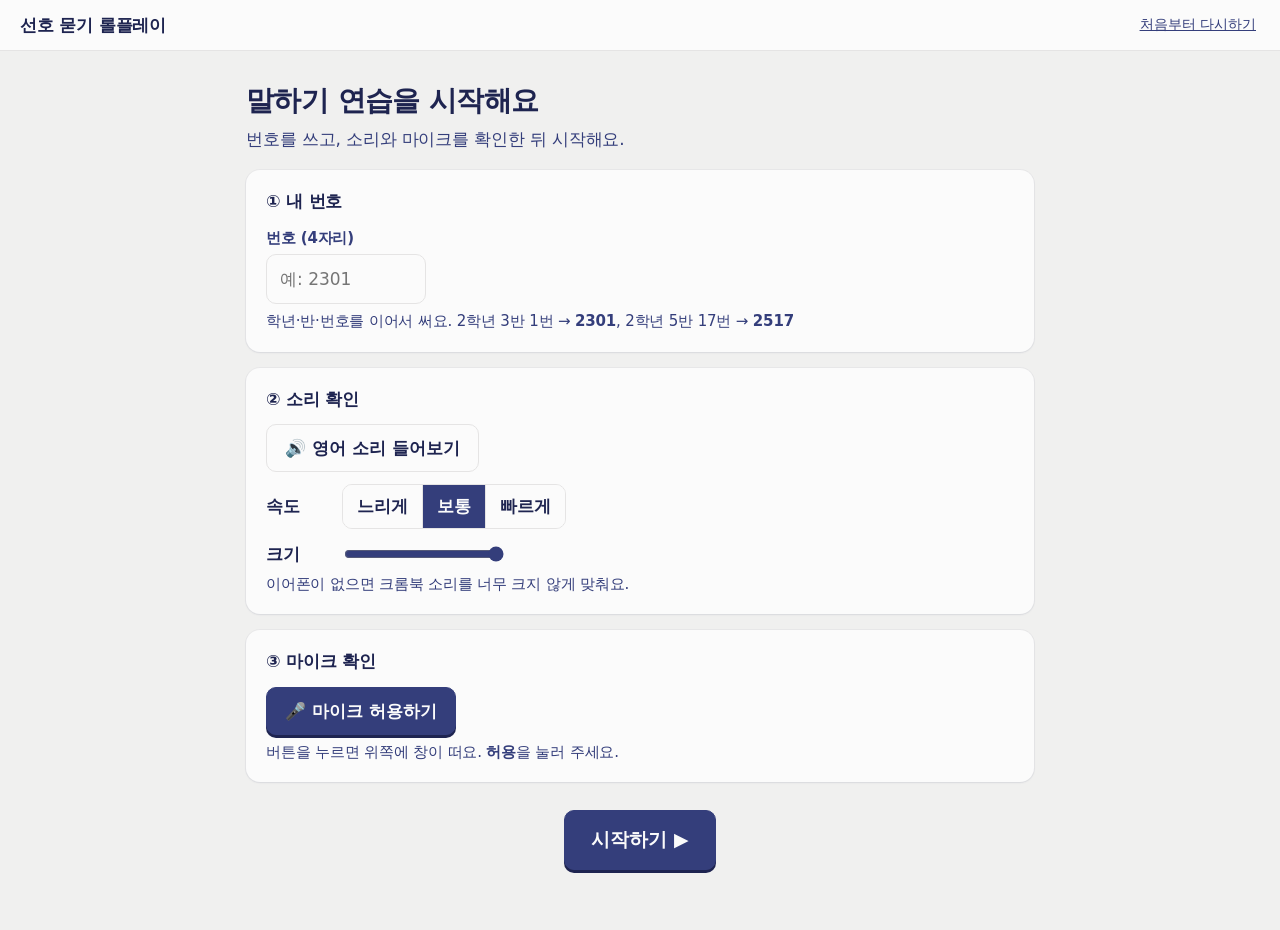
==== app.html @ 1957b90c "Keep only the feedback result card Co-Authored-By: Claude Opus 5.5 <noreply@anthropic.com> Claude-Se" ====
<!DOCTYPE html>
<html lang="ko">
<head>
<meta charset="UTF-8">
<meta name="viewport" content="width=device-width, initial-scale=1">
<title>선호 묻기 롤플레이</title>
<link rel="icon" href="icons/favicon.ico" sizes="any">
<link rel="icon" href="icons/icon-192.png" type="image/png">
<link rel="apple-touch-icon" href="icons/apple-touch-icon.png">
<link rel="manifest" href="manifest.webmanifest">
<meta name="theme-color" content="#343E7B">
<link rel="stylesheet" href="fonts/pretendard/pretendard.css">
<style>
  :root {
    /* 참조 1 팔레트 (A 스노우 노트) + 글자용 짙은 남색 */
    --bg: #F0F0EF;
    --card: #FBFBFB;
    --ink: #1E2450;
    --muted: #343E7B;
    --line: #E5E4E4;
    --soft: #F0F0EF;
    --primary: #343E7B;
    --primary-soft: #E4E7F0;
    --speak: #F69B63;
    --green: #59BD93;
    --green-soft: #DEF0E8;
    --yellow: #A4ADC7;
    --yellow-soft: #EBEDF2;
    --red: #343E7B;
    --red-soft: #FAE3D5;
    --radius: 14px;
  }
  * { box-sizing: border-box; }
  body {
    margin: 0;
    background: var(--bg);
    color: var(--ink);
    font: 17px/1.55 system-ui, "Noto Sans KR", "Apple SD Gothic Neo", "Malgun Gothic", sans-serif;
  }
  [hidden] { display: none !important; }
  button, input { font: inherit; color: inherit; }
  .en { font-family: system-ui, "Segoe UI", Roboto, Arial, sans-serif; }

  /* ---------- 상단 ---------- */
  .topbar {
    position: sticky; top: 0; z-index: 10;
    display: flex; align-items: center; gap: 10px; flex-wrap: wrap;
    padding: 10px 20px;
    background: var(--card); border-bottom: 1px solid var(--line);
  }
  .topbar .title { font-weight: 700; }
  .topbar .spacer { flex: 1; }
  .badge {
    display: inline-block; padding: 2px 10px; border-radius: 999px;
    background: var(--primary-soft); color: var(--primary); font-size: 14px; font-weight: 600;
  }
  .linkbtn {
    background: none; border: 0; color: var(--muted); font-size: 14px;
    text-decoration: underline; cursor: pointer; padding: 4px;
  }

  .banner {
    margin: 12px auto 0; max-width: 820px; padding: 12px 16px;
    border-radius: 10px; font-size: 15px;
  }
  .banner.warn { background: var(--yellow-soft); border: 1px solid var(--yellow); }
  .banner.err  { background: var(--red-soft); border: 1px solid var(--speak); }

  main { max-width: 820px; margin: 0 auto; padding: 20px 16px 60px; }
  h1 { font-size: 26px; margin: 8px 0 4px; }
  .lead { color: var(--muted); margin: 0 0 18px; }

  .card {
    background: var(--card); border: 1px solid var(--line); border-radius: var(--radius);
    padding: 18px 20px; margin-bottom: 16px;
  }
  .card h2 { font-size: 19px; margin: 0 0 12px; display: flex; align-items: center; gap: 8px; }
  .card h2 small { color: var(--muted); font-weight: 500; font-size: 15px; }
  .card h2 .ok { margin-left: auto; font-size: 15px; color: var(--ink); font-weight: 600; }

  /* ---------- 입력 ---------- */
  .row { display: flex; gap: 12px; flex-wrap: wrap; }
  .field { display: flex; flex-direction: column; gap: 4px; flex: 1 1 200px; }
  .field > span { font-size: 15px; color: var(--muted); font-weight: 600; }
  input[type=text] {
    width: 100%; padding: 11px 13px; border: 1.5px solid var(--line); border-radius: 10px;
    background: var(--card); outline: none;
  }
  input[type=text]:focus { border-color: var(--primary); box-shadow: 0 0 0 3px var(--primary-soft); }
  select {
    width: 100%; max-width: 420px; padding: 11px 13px; border: 1.5px solid var(--line); border-radius: 10px;
    background: var(--card); font: inherit; color: inherit; cursor: pointer; outline: none;
  }
  select:focus { border-color: var(--primary); box-shadow: 0 0 0 3px var(--primary-soft); }
  select:disabled { background: var(--soft); color: var(--muted); cursor: not-allowed; }

  .btn {
    display: inline-flex; align-items: center; justify-content: center; gap: 6px;
    padding: 10px 18px; border-radius: 10px; border: 1.5px solid var(--line);
    background: var(--card); cursor: pointer; font-weight: 600;
  }
  .btn:hover { border-color: var(--yellow); }
  .btn.primary { background: var(--primary); border-color: var(--primary); color: var(--card); }
  .btn.primary:hover { filter: brightness(1.07); }
  .btn.big { padding: 14px 26px; font-size: 19px; }
  .btn:disabled { opacity: .45; cursor: not-allowed; filter: none; }

  .seg { display: inline-flex; border: 1.5px solid var(--line); border-radius: 10px; overflow: hidden; }
  .seg button {
    border: 0; background: var(--card); padding: 8px 14px; cursor: pointer; font-weight: 600;
    border-right: 1px solid var(--line);
  }
  .seg button:last-child { border-right: 0; }
  .seg button.on { background: var(--primary); color: var(--card); }

  .sub { font-size: 15px; color: var(--muted); margin: 6px 0 0; }
  .setting { display: flex; align-items: center; gap: 12px; flex-wrap: wrap; margin-top: 12px; }
  .setting > .lbl { font-weight: 600; min-width: 64px; }
  input[type=range] { width: 160px; accent-color: var(--primary); }

  /* ---------- 마이크 ---------- */
  .radios { display: flex; gap: 10px; flex-wrap: wrap; }
  .radio {
    display: flex; align-items: center; gap: 8px; cursor: pointer;
    padding: 9px 14px; border: 1.5px solid var(--line); border-radius: 10px;
  }
  .radio:has(input:checked) { border-color: var(--primary); background: var(--primary-soft); }
  .radio input { accent-color: var(--primary); width: 18px; height: 18px; margin: 0; }

  .meter {
    height: 12px; border-radius: 999px; background: var(--line); overflow: hidden; flex: 1;
  }
  .meter i {
    display: block; height: 100%; width: 0%; border-radius: 999px;
    background: var(--speak); transition: width .06s linear;
  }
  .meter-row { display: flex; align-items: center; gap: 10px; margin: 12px 0; font-size: 14px; color: var(--muted); }

  .ptt {
    width: 100%; padding: 22px 16px; border-radius: 16px; cursor: pointer;
    border: 2px dashed var(--speak); background: var(--primary-soft); color: var(--primary);
    font-size: 20px; font-weight: 700; user-select: none; -webkit-user-select: none; touch-action: none;
  }
  .ptt.listening {
    border: 2px solid var(--red); background: var(--red-soft); color: var(--red);
    animation: pulse 1.1s ease-in-out infinite;
  }
  .ptt:disabled { opacity: .5; cursor: not-allowed; animation: none; }
  @keyframes pulse { 0%,100% { box-shadow: 0 0 0 0 rgba(246,155,99,.7); } 50% { box-shadow: 0 0 0 10px rgba(246,155,99,0); } }
  kbd {
    display: inline-block; padding: 1px 8px; border: 1px solid var(--yellow); border-bottom-width: 3px;
    border-radius: 6px; background: var(--card); font-size: 14px; font-family: inherit;
  }
  .kbd-hint { text-align: center; font-size: 14px; color: var(--muted); margin-top: 8px; }

  .msg { margin-top: 12px; padding: 12px 14px; border-radius: 10px; font-size: 15px; }
  .msg.ok { background: var(--green-soft); color: var(--ink); }
  .msg.err { background: var(--red-soft); color: var(--ink); }
  .msg.info { background: var(--soft); color: var(--ink); }
  .heard { font-size: 18px; font-weight: 600; }

  .start-area { text-align: center; margin-top: 8px; }
  .start-area .msg { text-align: left; }

  .nav-row { display: flex; gap: 10px; justify-content: space-between; flex-wrap: wrap; margin-top: 16px; }

  /* ---------- 화면 2 ---------- */
  .tabs { display: flex; gap: 8px; margin-bottom: 14px; flex-wrap: wrap; }
  .tab {
    flex: 1 1 150px; padding: 10px 12px; border-radius: 12px; cursor: pointer;
    border: 1.5px solid var(--line); background: var(--card); font-weight: 700; color: var(--muted);
  }
  .tab.on { border-color: var(--primary); color: var(--primary); background: var(--primary-soft); }
  .tab.done::after { content: " ✓"; }

  .q { padding: 14px 0; border-top: 1px dashed var(--line); }
  .q:first-of-type { border-top: 0; padding-top: 4px; }
  .q-title { font-weight: 700; margin-bottom: 10px; display: flex; align-items: center; gap: 8px; }
  .num {
    display: inline-grid; place-items: center; width: 26px; height: 26px; border-radius: 50%;
    background: var(--primary); color: var(--card); font-size: 14px;
  }

  .opts { display: grid; grid-template-columns: repeat(auto-fit, minmax(190px, 1fr)); gap: 10px; }
  .opt {
    display: flex; align-items: center; gap: 10px; cursor: pointer;
    padding: 12px 14px; border: 1.5px solid var(--line); border-radius: 12px;
  }
  .opt:has(input:checked) { border-color: var(--primary); background: var(--primary-soft); }
  .opt input { accent-color: var(--primary); width: 18px; height: 18px; margin: 0; flex: none; }
  .opt .en { font-weight: 700; }
  .opt small { display: block; color: var(--muted); font-weight: 500; }

  .own { margin-top: 12px; padding: 14px; border-radius: 12px; background: var(--soft); }
  .own .field { margin-bottom: 8px; }
  .own .sub { margin: 0; }



  .preview h3 { margin: 0 0 12px; font-size: 17px; }
  .read-first {
    margin: -4px 0 12px; padding: 8px 12px; border-radius: 10px;
    background: var(--primary-soft); color: var(--primary); font-size: 15px;
  }
  .line { display: flex; gap: 10px; align-items: flex-start; padding: 8px 0; }
  .who {
    flex: none; width: 76px; text-align: center; font-size: 13px; font-weight: 700;
    padding: 3px 0; border-radius: 8px;
  }
  .who.them { background: var(--soft); color: var(--muted); }
  .who.me { background: var(--primary-soft); color: var(--primary); }
  .say { font-size: 18px; }
  .say.them { color: var(--muted); }
  .fill { color: var(--primary); font-weight: 700; border-bottom: 2px solid var(--speak); }
  .blank { display: inline-block; min-width: 70px; border-bottom: 2px solid var(--red); color: var(--red); text-align: center; }
  .tip { margin: 12px 0 0; padding: 10px 12px; border-radius: 10px; background: var(--yellow-soft); font-size: 15px; }

  .nav { display: flex; justify-content: space-between; align-items: center; gap: 10px; margin-top: 4px; }
  .missing { font-size: 15px; color: var(--red); margin: 0 0 10px; padding-left: 20px; }
  .missing:empty { display: none; }

  .msg.warn { background: var(--yellow-soft); color: var(--ink); }

  /* a/an + 단수: 채점하지 않고 바른 형태를 색으로만 보여 줌 */
  .art { color: var(--ink); background: var(--primary-soft); box-shadow: inset 0 -2px 0 var(--speak); border-radius: 6px; padding: 0 4px; white-space: nowrap; }
  .msg .good { font-size: 19px; font-weight: 800; margin-bottom: 8px; }
  .model {
    display: flex; align-items: center; gap: 12px; flex-wrap: wrap;
    padding: 12px 14px; margin-bottom: 12px; border-radius: 10px; background: var(--card); color: var(--ink);
  }
  .model .target { flex: 1 1 260px; font-size: 22px; line-height: 1.5; }
  body.tts-on #rpHear { opacity: .4; pointer-events: none; }

  /* ---------- 화면 4 ---------- */
  .result-card { display: block; width: 100%; height: auto; border-radius: 10px; }

  /* ---------- 화면 3 ---------- */
  .rp-top { display: flex; align-items: center; gap: 12px; flex-wrap: wrap; margin-bottom: 14px; }
  .rp-prog { font-weight: 700; }
  .bar { flex: 1 1 160px; height: 10px; background: var(--line); border-radius: 999px; overflow: hidden; }
  .bar i { display: block; height: 100%; width: 0; background: var(--primary); border-radius: 999px; transition: width .3s; }
  .seg.small button { padding: 5px 10px; font-size: 14px; }
  .round-label { font-weight: 700; color: var(--muted); font-size: 15px; margin-bottom: 10px; }
  .log { display: flex; flex-direction: column; gap: 10px; }
  .bubble {
    max-width: 88%; padding: 10px 14px; border-radius: 16px; font-size: 18px;
    display: flex; gap: 10px; align-items: center; flex-wrap: wrap;
  }
  .bubble.them { align-self: flex-start; background: var(--soft); border-bottom-left-radius: 4px; }
  .bubble.me { align-self: flex-end; background: var(--primary-soft); border-bottom-right-radius: 4px; }
  .bubble.me.practice { background: var(--yellow-soft); }
  .bubble.speaking { outline: 2px solid var(--primary); }
  .bubble .who2 { font-size: 13px; font-weight: 700; color: var(--muted); white-space: nowrap; }
  .replay {
    border: 1px solid var(--line); background: var(--card); border-radius: 999px; padding: 3px 10px;
    cursor: pointer; font-size: 14px; flex: none; font-weight: 600;
  }
  body.tts-on .replay { opacity: .4; pointer-events: none; }
  .turn { border: 2px solid var(--primary); }
  .turn-head { display: flex; gap: 10px; align-items: center; flex-wrap: wrap; margin-bottom: 12px; }
  .turn-head .spacer { flex: 1; }
  .lvl { font-size: 14px; padding: 2px 10px; border-radius: 999px; background: var(--green-soft); color: var(--ink); font-weight: 600; }
  .target { font-size: 24px; font-weight: 700; line-height: 1.7; }
  .gap { display: inline-block; border-bottom: 3px solid var(--speak); margin: 0 4px; height: 1.1em; vertical-align: -0.1em; }
  .ko-hint { font-size: 20px; font-weight: 600; padding: 12px 14px; background: var(--soft); border-radius: 10px; }
  .frags { display: flex; flex-wrap: wrap; gap: 6px; margin-top: 8px; }
  .frag { padding: 3px 10px; border-radius: 8px; font-size: 15px; background: var(--card); border: 1.5px solid var(--line); }
  .frag.ok { border-color: var(--green); background: var(--card); }
  .frag.extra { color: var(--muted); background: var(--soft); border-style: dashed; }
  .selfs { display: flex; gap: 12px; flex-wrap: wrap; justify-content: center; margin-top: 14px; }
  .selfbtn {
    flex: 1 1 150px; padding: 18px 10px; border-radius: 14px; border: 2px solid var(--line);
    background: var(--card); cursor: pointer; font-size: 17px; font-weight: 700;
  }
  .selfbtn span { display: block; font-size: 44px; line-height: 1.2; }
  .selfbtn:hover { border-color: var(--primary); background: var(--primary-soft); }

  /* 결과 카드의 연습하기 버튼 (저장 이미지에는 들어가지 않음) */
  .card-wrap { position: relative; }
  .redo-btn {
    position: absolute; padding: 6px 12px; font-size: 14px; font-weight: 700; cursor: pointer;
    border: 0; border-radius: 8px; background: var(--primary); color: var(--card);
  }
  .redo-btn.done { background: var(--card); color: var(--ink); box-shadow: 0 0 0 1.5px var(--green); }

  /* 이유 문장 통과 조건 */
  #reason { max-width: 100%; }
  .rule { margin-top: 12px; padding: 12px 16px; border-radius: 10px; background: var(--green-soft); font-size: 16px; }
  .rule-title { display: block; margin-bottom: 6px; }
  .rule ul { margin: 0 0 8px; padding-left: 20px; }
  .rule li { margin-bottom: 4px; }
  .rule-words { display: flex; flex-wrap: wrap; gap: 6px; margin-top: 4px; }
  .rule-words span { padding: 2px 10px; border-radius: 8px; background: var(--card); font-weight: 700; }
  .rule-ex { display: flex; align-items: center; gap: 8px; flex-wrap: wrap; margin: 4px 0 0; }
  .rule-ex .mark { width: 24px; height: 24px; font-size: 14px; }
  .rule-ex .ko { color: var(--muted); font-size: 14px; }

  /* ---------- 디자인 정리 ----------
   * 글꼴 하나(Pretendard)로 통일, 카드 테두리는 줄이고
   * 지금 할 일(내 차례 카드 · 말하기 버튼)만 강하게 보이게 한다. */
  body {
    font-family: "Pretendard Variable", Pretendard, system-ui, "Noto Sans KR", "Malgun Gothic", sans-serif;
    letter-spacing: -0.01em;
  }
  .en { font-family: inherit; letter-spacing: 0; }
  h1 { font-size: 28px; font-weight: 800; letter-spacing: -0.02em; text-wrap: balance; }
  .topbar .title { font-weight: 800; }

  .card { border: 0; box-shadow: 0 1px 2px rgba(30, 36, 80, .08), 0 0 0 1px rgba(30, 36, 80, .04); }
  .card h2 { font-size: 17px; }
  .card.preview { background: var(--primary-soft); box-shadow: none; }
  .card.preview .read-first { background: var(--card); font-weight: 500; }
  .who { border-radius: 999px; }
  .who.me { background: #DFE3EC; color: var(--ink); }
  .blank { color: var(--ink); border-bottom-color: var(--speak); }

  /* ---------- A 스노우 노트 (참조 1 팔레트) ----------
   * 지금 짜임 그대로, 흰 종이 같은 화면에 남색이 지금 할 일(내 차례 카드 · 말하기 버튼)만 짚어 줌.
   * 친구 말풍선은 흰색, 내 말풍선은 쿨그레이로 연하게. 수준 색(민트·주황·쿨그레이) 위 글자는 짙은 남색. */
  #rpLine > .card:first-child { background: transparent; box-shadow: none; padding: 4px 0 10px; }
  .bubble.them { background: var(--card); color: var(--ink); box-shadow: 0 0 0 1px var(--line); }
  .bubble.me { background: #DFE3EC; color: var(--ink); }
  .bubble.me.practice { background: var(--yellow-soft); outline: 1.5px dashed var(--yellow); }
  .bubble.speaking { outline: 3px solid var(--speak); outline-offset: 2px; }
  .mark {
    display: inline-grid; place-items: center; width: 1.4em; height: 1.4em; border-radius: 50%;
    font-size: .85em; font-weight: 800; flex: none; background: var(--green); color: var(--ink);
  }
  .mark.no { background: var(--yellow); }
  .bubble .mark { width: 24px; height: 24px; font-size: 14px; }
  .frag.miss { border-style: dashed; border-color: var(--muted); }

  .turn { border: 2px solid var(--primary); box-shadow: 0 10px 28px rgba(52, 62, 123, .16); }
  .turn-head b { font-size: 19px; color: var(--primary); }
  .lvl { background: var(--green-soft); color: var(--ink); }

  .btn.primary { box-shadow: 0 3px 0 var(--ink); }
  .btn.primary:active { transform: translateY(2px); box-shadow: 0 1px 0 var(--ink); }
  .btn.primary:disabled { box-shadow: none; transform: none; }

  .ptt {
    border: 0; background: var(--primary); color: var(--card);
    font-size: 21px; padding: 24px 16px; box-shadow: 0 4px 0 var(--ink);
  }
  .ptt:active { transform: translateY(2px); box-shadow: 0 2px 0 var(--ink); }
  .ptt.listening {
    border: 0; background: var(--speak); color: var(--ink);
    animation: listen 1.1s ease-in-out infinite;
  }
  @keyframes listen {
    0%, 100% { box-shadow: 0 0 0 0 rgba(246, 155, 99, .6); }
    50% { box-shadow: 0 0 0 10px rgba(246, 155, 99, 0); }
  }
  .ptt:disabled { background: var(--line); color: var(--muted); box-shadow: none; }
  .meter i { background: var(--speak); }

  .btn:focus-visible, .ptt:focus-visible, .tab:focus-visible, .selfbtn:focus-visible {
    outline: 3px solid var(--ink); outline-offset: 2px;
  }

  @media (max-width: 520px) {
    main { padding: 14px 12px 40px; }
    h1 { font-size: 22px; }
    .who { width: 60px; }
  }
</style>
</head>
<body>

<header class="topbar">
  <span class="title">선호 묻기 롤플레이</span>
  <span class="badge" id="classBadge" hidden></span>
  <span class="badge" id="studentBadge" hidden></span>
  <span class="spacer"></span>
  <button type="button" class="linkbtn" id="resetBtn">처음부터 다시하기</button>
</header>

<div id="banners"></div>

<main>
  <!-- ======================= 화면 1: 시작 ======================= -->
  <section class="screen" data-screen="1" hidden>
    <h1>말하기 연습을 시작해요</h1>
    <p class="lead">번호를 쓰고, 소리와 마이크를 확인한 뒤 시작해요.</p>

    <div class="card">
      <h2>① 내 번호</h2>
      <div class="row">
        <label class="field" style="flex:0 1 160px"><span>번호 (4자리)</span>
          <input type="text" id="num" inputmode="numeric" autocomplete="off" maxlength="4" placeholder="예: 2301">
        </label>
      </div>
      <p class="sub">학년·반·번호를 이어서 써요. 2학년 3반 1번 → <b>2301</b>, 2학년 5반 17번 → <b>2517</b></p>
    </div>

    <div class="card">
      <h2>② 소리 확인</h2>
      <button type="button" class="btn" id="ttsTest">🔊 영어 소리 들어보기</button>
      <div class="setting">
        <span class="lbl">속도</span>
        <div class="seg rateSeg">
          <button type="button" data-rate="0.7">느리게</button>
          <button type="button" data-rate="0.85">보통</button>
          <button type="button" data-rate="1">빠르게</button>
        </div>
      </div>
      <div class="setting">
        <span class="lbl">크기</span>
        <input type="range" id="volume" min="0.2" max="1" step="0.1">
      </div>
      <p class="sub">이어폰이 없으면 크롬북 소리를 너무 크지 않게 맞춰요.</p>
    </div>

    <div class="card">
      <h2>③ 마이크 확인 <span class="ok" id="micOk" hidden>✅ 확인 완료</span></h2>

      <div id="micSetup">
        <button type="button" class="btn primary" id="micAllow">🎤 마이크 허용하기</button>
        <p class="sub">버튼을 누르면 위쪽에 창이 떠요. <b>허용</b>을 눌러 주세요.</p>
      </div>

      <div id="micReady" hidden>
        <div class="setting" style="margin-top:0">
          <span class="lbl">말하기 방법</span>
          <div class="radios">
            <label class="radio"><input type="radio" name="mode" value="hold"> 누르고 있기</label>
            <label class="radio"><input type="radio" name="mode" value="toggle"> 한 번 누르기</label>
          </div>
        </div>

        <div class="meter-row">내 목소리 <div class="meter"><i></i></div></div>

        <p style="margin:0 0 10px" id="testGuide"></p>
        <button type="button" class="ptt" id="testPtt"></button>
        <div class="kbd-hint" id="kbdHint"></div>
      </div>

      <div id="testMsg" hidden></div>
    </div>

    <div class="start-area">
      <div id="startMsg" hidden></div>
      <button type="button" class="btn primary big" id="startBtn" style="margin-top:12px">시작하기 ▶</button>
    </div>

  </section>

  <!-- ======================= 화면 2: 종류 고르기 ======================= -->
  <section class="screen" data-screen="2" hidden>
    <h1>무엇을 더 좋아하는지 정해요</h1>
    <p class="lead">주제마다 둘 중 더 좋아하는 것과 그 이유를 정해요.</p>

    <div class="tabs" id="tabs"></div>
    <div id="panel"></div>

    <ul class="missing" id="missing"></ul>
    <div class="nav">
      <button type="button" class="btn" id="prevBtn">← 이전</button>
      <button type="button" class="btn primary big" id="nextBtn">다음 →</button>
    </div>
  </section>

  <!-- ======================= 화면 3: 롤플레이 ======================= -->
  <section class="screen" data-screen="3" hidden>
    <div class="rp-top">
      <span class="rp-prog" id="rpProg"></span>
      <div class="bar" id="rpBar"><i></i></div>
      <div class="seg small rateSeg" title="친구 목소리 속도">
        <button type="button" data-rate="0.7">느리게</button>
        <button type="button" data-rate="0.85">보통</button>
        <button type="button" data-rate="1">빠르게</button>
      </div>
    </div>

    <div class="card" id="rpIntro" hidden></div>

    <div id="rpLine" hidden>
      <div class="card">
        <div class="round-label" id="rpRound"></div>
        <div class="log" id="rpLog"></div>
      </div>

      <div class="card turn" id="rpTurn" hidden>
        <div class="turn-head">
          <b>내 차례</b>
          <span class="lvl" id="rpLevel"></span>
          <span class="spacer"></span>
          <span class="sub" id="rpTry" style="margin:0"></span>
        </div>
        <div id="rpScaffold"></div>
        <div class="rule" id="rpRule" hidden>
          <b class="rule-title">이유 문장은 이렇게 말하면 통과예요</b>
          <ul>
            <li>아래 말 중 <b>하나</b>를 넣어요.
              <span class="rule-words en"><span>I love</span><span>I like</span><span>I enjoy</span><span>because</span></span></li>
            <li><b>4단어 이상</b>으로 말해요.</li>
            <li><b class="en">It's because</b>는 빼도 되고, <b>내 이유로 바꿔</b> 말해도 돼요.</li>
          </ul>
          <p class="rule-ex en"><span class="mark ok">✓</span> I love it because it's fun.</p>
          <p class="rule-ex en"><span class="mark no">↻</span> Fun. <span class="ko">← 너무 짧아서 다시 말해요</span></p>
        </div>
        <button type="button" class="btn" id="rpPeek" style="margin-top:10px">문장 보기</button>

        <div id="rpSpeak">
          <div class="meter-row">내 목소리 <div class="meter"><i></i></div></div>
          <button type="button" class="btn primary" id="rpMicBtn" hidden>🎤 마이크 켜기</button>
          <button type="button" class="ptt" id="rpPtt"></button>
          <div class="kbd-hint"></div>
        </div>

        <div id="rpErr" hidden></div>
        <div id="rpResult" hidden></div>
        <div id="rpNextWrap" class="nav" style="margin-top:12px" hidden>
          <span class="sub">또는 <kbd>Enter</kbd></span>
          <button type="button" class="btn primary big" id="rpNext">다음 ▶</button>
        </div>
      </div>
    </div>

    <div class="card" id="rpSelf" hidden></div>
  </section>

  <!-- ======================= 화면 4: 결과 카드 ======================= -->
  <section class="screen" data-screen="4" hidden>
    <div id="s4Main">
    <h1>모두 끝났어요!</h1>
    <p class="lead">결과 카드를 이미지로 저장해요.</p>
    <div class="card" style="padding:12px">
      <div class="card-wrap" id="cardWrap">
        <canvas id="cardCanvas" class="result-card" aria-label="대사별 피드백이 담긴 결과 카드"></canvas>
        <div id="cardBtns"></div>
      </div>
    </div>
    <div class="start-area">
      <button type="button" class="btn primary big" id="saveCard">이미지로 저장</button>
      <p class="sub" id="cardFile"></p>
      <div id="saveMsg" hidden></div>
    </div>
    <div class="start-area">
      <div id="finishMsg" hidden></div>
      <button type="button" class="btn big" id="finishBtn" style="margin-top:12px">끝내기 ✓</button>
      <p class="sub">끝내면 이 기기의 연습 기록이 지워져서 다음 학생이 처음부터 시작할 수 있어요.</p>
    </div>
    </div>

    <div id="redoBox" hidden>
      <h1>다시 연습해요</h1>
      <p class="lead" id="redoWho"></p>
      <div class="card turn">
        <div class="model" style="padding:0">
          <div class="target en" id="redoTarget"></div>
          <button type="button" class="btn" id="redoHear">🔊 듣기</button>
        </div>
        <p class="sub" id="redoHint" hidden><b class="en">I love, I like, I enjoy, because</b> 중 하나를 넣어 <b>4단어 이상</b>으로 말해요. 내 이유로 바꿔도 돼요.</p>
        <div class="meter-row">내 목소리 <div class="meter"><i></i></div></div>
        <button type="button" class="btn primary" id="redoMic" hidden>🎤 마이크 켜기</button>
        <button type="button" class="ptt" id="redoPtt"></button>
        <div class="kbd-hint"></div>
        <div id="redoErr" hidden></div>
        <div id="redoResult" hidden></div>
      </div>
      <div class="nav-row" style="justify-content:flex-end">
        <button type="button" class="btn primary big" id="redoBack">◀ 결과 카드로 돌아가기</button>
      </div>
    </div>
  </section>
</main>

<script>
(() => {
'use strict';

/* =========================================================
 * 설정 · 내용
 * ========================================================= */
const STORE_KEY = 'roleplay_prefer_v1';
const STALE_MS = 60 * 60 * 1000; // 이보다 오래된 진행 기록은 이어 하지 않음

const params = new URLSearchParams(location.search);
const CLASS_NAME = (params.get('class') || '').trim();
const CAT_COUNT = params.get('cat') === '2' ? 2 : 3;

const it = (en, ko, ...reasons) => ({ en, ko, reasons: reasons.map(([r, k]) => ({ en: r, ko: k })) });
/*
 * 주제마다 비교할 짝(pairs)이 있고, 짝의 두 항목마다 이유(reasons)가 있다.
 *  - 이유는 "I love ___ like ___." 뒤에 들어갈 말. It's because 는 말하지 않아도 된다.
 *  - partner: 학생이 A 역할일 때 친구가 고정으로 답하는 내용.
 *  - 짝이나 항목을 바꾸면 audio/ 파일 이름도 같이 바뀐다.
 */
const CATS = {
  seasons: {
    emoji: '🌤️', label: 'Seasons', ko: '계절',
    pairs: [
      { id: 'winter_summer', items: [
        it('winter', '겨울',
          ['winter activities like skiing', '스키 같은 겨울 활동'],
          ['winter activities like ice skating', '스케이트 같은 겨울 활동'],
          ['winter activities like sledding', '썰매 타기 같은 겨울 활동'],
          ['winter foods like hot soup', '따뜻한 국물 같은 겨울 음식'],
          ['winter drinks like hot chocolate', '핫초코 같은 겨울 음료'],
          ['winter snacks like roasted sweet potatoes', '군고구마 같은 겨울 간식'],
          ['winter events like Christmas', '크리스마스 같은 겨울 행사'],
          ['winter clothes like warm coats', '따뜻한 코트 같은 겨울옷']),
        it('summer', '여름',
          ['summer activities like swimming', '수영 같은 여름 활동'],
          ['summer activities like camping', '캠핑 같은 여름 활동'],
          ['summer activities like surfing', '서핑 같은 여름 활동'],
          ['summer foods like ice cream', '아이스크림 같은 여름 음식'],
          ['summer fruits like watermelon', '수박 같은 여름 과일'],
          ['summer clothes like T-shirts', '티셔츠 같은 여름옷'],
          ['summer events like fireworks festivals', '불꽃 축제 같은 여름 행사'],
          ['summer trips like beach trips', '바다 여행 같은 여름 여행']),
      ] },
      { id: 'spring_fall', items: [
        it('spring', '봄',
          ['spring flowers like tulips', '튤립 같은 봄꽃'],
          ['spring flowers like cherry blossoms', '벚꽃 같은 봄꽃'],
          ['spring activities like picnics', '소풍 같은 봄 활동'],
          ['spring activities like bike riding', '자전거 타기 같은 봄 활동'],
          ['spring fruits like strawberries', '딸기 같은 봄 과일'],
          ['spring events like school festivals', '학교 축제 같은 봄 행사'],
          ['spring colors like pink and yellow', '분홍, 노랑 같은 봄 색'],
          ['spring sports like baseball', '야구 같은 봄 운동']),
        it('fall', '가을',
          ['fall activities like hiking', '등산 같은 가을 활동'],
          ['fall activities like camping', '캠핑 같은 가을 활동'],
          ['fall fruits like apples', '사과 같은 가을 과일'],
          ['fall fruits like persimmons', '감 같은 가을 과일'],
          ['fall colors like red and yellow', '빨강, 노랑 같은 가을 색'],
          ['fall foods like roasted chestnuts', '군밤 같은 가을 음식'],
          ['fall events like sports day', '체육대회 같은 가을 행사'],
          ['fall leaves like red maple leaves', '붉은 단풍잎 같은 가을 나뭇잎']),
      ] },
    ],
    partner: { pair: 0, pick: 0, reason: 'winter activities like skiing' },
  },
  subjects: {
    emoji: '📐', label: 'Subjects', ko: '과목',
    pairs: [
      { id: 'math_english', items: [
        it('math', '수학',
          ['math activities like puzzles', '퍼즐 같은 수학 활동'],
          ['math activities like solving problems', '문제 풀이 같은 수학 활동'],
          ['math games like number games', '숫자 게임 같은 수학 게임'],
          ['math games like sudoku', '스도쿠 같은 수학 게임'],
          ['math tools like calculators', '계산기 같은 수학 도구'],
          ['math shapes like circles and triangles', '원, 삼각형 같은 수학 도형'],
          ['math topics like geometry', '도형 같은 수학 주제'],
          ['math topics like fractions', '분수 같은 수학 주제']),
        it('English', '영어',
          ['English activities like singing songs', '노래 부르기 같은 영어 활동'],
          ['English activities like role-plays', '역할극 같은 영어 활동'],
          ['English activities like word games', '단어 게임 같은 영어 활동'],
          ['English activities like reading stories', '이야기 읽기 같은 영어 활동'],
          ['English books like Harry Potter', '해리 포터 같은 영어 책'],
          ['English movies like Frozen', '겨울왕국 같은 영어 영화'],
          ['English songs like pop songs', '팝송 같은 영어 노래'],
          ['English shows like cartoons', '만화 같은 영어 프로그램']),
      ] },
      { id: 'music_art', items: [
        it('music', '음악',
          ['music activities like singing', '노래 부르기 같은 음악 활동'],
          ['music activities like playing the guitar', '기타 연주 같은 음악 활동'],
          ['music activities like playing the piano', '피아노 연주 같은 음악 활동'],
          ['music activities like playing the drums', '드럼 연주 같은 음악 활동'],
          ['music activities like listening to songs', '노래 듣기 같은 음악 활동'],
          ['music styles like K-pop', '케이팝 같은 음악 장르'],
          ['music styles like hip-hop', '힙합 같은 음악 장르'],
          ['musical instruments like the violin', '바이올린 같은 악기']),
        it('art', '미술',
          ['art activities like drawing', '그리기 같은 미술 활동'],
          ['art activities like painting', '색칠하기 같은 미술 활동'],
          ['art activities like making posters', '포스터 만들기 같은 미술 활동'],
          ['art activities like making clay models', '점토 만들기 같은 미술 활동'],
          ['art activities like taking photos', '사진 찍기 같은 미술 활동'],
          ['art styles like cartoons', '만화 같은 미술 양식'],
          ['art tools like colored pencils', '색연필 같은 미술 도구'],
          ['art crafts like origami', '종이접기 같은 미술 공예']),
      ] },
    ],
    partner: { pair: 0, pick: 1, reason: 'English activities like singing songs' },
  },
  food: {
    emoji: '🍽️', label: 'Food', ko: '음식',
    pairs: [
      { id: 'pizza_chicken', items: [
        it('pizza', '피자',
          ['cheesy foods like pizza', '피자 같은 치즈 음식'],
          ['Italian foods like pizza', '피자 같은 이탈리아 음식'],
          ['party foods like pizza', '피자 같은 파티 음식'],
          ['fast foods like pizza', '피자 같은 패스트푸드'],
          ['pizza toppings like pepperoni', '페퍼로니 같은 피자 토핑'],
          ['pizza toppings like mushrooms', '버섯 같은 피자 토핑'],
          ['pizza toppings like sweet corn', '옥수수 같은 피자 토핑'],
          ['pizza crusts like cheese crust', '치즈 크러스트 같은 피자 도우']),
        it('chicken', '치킨',
          ['crispy foods like fried chicken', '프라이드치킨 같은 바삭한 음식'],
          ['spicy foods like spicy chicken', '매운 치킨 같은 매운 음식'],
          ['sweet foods like honey chicken', '허니 치킨 같은 달콤한 음식'],
          ['savory foods like soy sauce chicken', '간장 치킨 같은 짭짤한 음식'],
          ['fried foods like fried chicken', '프라이드치킨 같은 튀김 음식'],
          ['party foods like chicken wings', '닭 날개 같은 파티 음식'],
          ['chicken dishes like dakgalbi', '닭갈비 같은 닭 요리'],
          ['chicken dishes like samgyetang', '삼계탕 같은 닭 요리']),
      ] },
      { id: 'rice_noodles', items: [
        it('rice', '밥',
          ['Korean foods like bibimbap', '비빔밥 같은 한국 음식'],
          ['healthy foods like rice balls', '주먹밥 같은 건강한 음식'],
          ['rice dishes like fried rice', '볶음밥 같은 밥 요리'],
          ['rice dishes like kimbap', '김밥 같은 밥 요리'],
          ['rice dishes like curry rice', '카레라이스 같은 밥 요리'],
          ['filling foods like rice bowls', '덮밥 같은 든든한 음식'],
          ['warm foods like steamed rice', '갓 지은 밥 같은 따뜻한 음식'],
          ['rice snacks like rice cakes', '떡 같은 쌀 간식']),
        it('noodles', '면',
          ['warm foods like ramen', '라면 같은 따뜻한 음식'],
          ['chewy foods like udon', '우동 같은 쫄깃한 음식'],
          ['cold foods like cold noodles', '냉면 같은 차가운 음식'],
          ['spicy foods like spicy ramen', '매운 라면 같은 매운 음식'],
          ['Italian foods like spaghetti', '스파게티 같은 이탈리아 음식'],
          ['Korean foods like japchae', '잡채 같은 한국 음식'],
          ['Chinese foods like jajangmyeon', '짜장면 같은 중국 음식'],
          ['soupy foods like kalguksu', '칼국수 같은 국물 음식']),
      ] },
    ],
    partner: { pair: 0, pick: 0, reason: 'cheesy foods like pizza' },
  },
};
const MORE = ['more', 'better']; // 둘 다 인정
const OWN = '__own__'; // 이유 드롭다운의 Your own: 학생이 문장을 직접 씀
const REASON_WORDS = ['i love', 'i like', 'i enjoy', 'because'];
const CAT_KEYS = ['seasons', 'subjects', 'food'].slice(0, CAT_COUNT);

/* =========================================================
 * 저장 (localStorage)
 * ========================================================= */
function emptyChoice() {
  return { pair: null, pick: null, reason: '', own: '' };
}
function defaultState() {
  const choices = {};
  Object.keys(CATS).forEach(k => { choices[k] = emptyChoice(); });
  return {
    v: 2,
    screen: 1,
    profile: { num: '' },
    settings: { mode: 'hold', rate: 0.85, volume: 1 },
    micTested: false,
    step: 0,
    choices,
    startedAt: null,
    rp: null, // 롤플레이 진행 상황 (화면 3)
    cardSaved: false,
  };
}
function loadState() {
  const base = defaultState();
  try {
    const saved = JSON.parse(localStorage.getItem(STORE_KEY) || 'null');
    if (!saved) return base;
    // 시작한 지 1시간이 지난 기록은 다른 학생(다음 반)이 쓰는 것으로 보고
    // 소리 설정만 살려 처음부터
    const stale = saved.startedAt && Date.now() - saved.startedAt > STALE_MS;
    if (stale) {
      Object.assign(base.settings, saved.settings);
      return base;
    }
    // 입력 방식이 바뀐 v1 저장본: 번호·설정만 살리고 선택은 새로 받음
    // (예전 저장본의 이름은 가져오지 않음)
    base.profile.num = String((saved.profile && saved.profile.num) || '');
    Object.assign(base.settings, saved.settings);
    base.micTested = !!saved.micTested;
    if (saved.v !== 2) return base;
    Object.keys(CATS).forEach(k => Object.assign(base.choices[k], saved.choices && saved.choices[k]));
    base.screen = saved.screen || 1;
    base.step = Math.min(saved.step || 0, CAT_KEYS.length - 1);
    base.micTested = !!saved.micTested;
    base.startedAt = saved.startedAt || null;
    // 라운드 순서가 바뀌기 전(A→B)의 진행 기록은 버리고 롤플레이를 처음부터
    if (saved.rp && saved.rp.order === 'BA' && saved.rp.ci < CAT_KEYS.length) base.rp = saved.rp;
    base.cardSaved = !!saved.cardSaved;
  } catch (e) { /* 저장된 값이 깨졌으면 새로 시작 */ }
  return base;
}
const state = loadState();
function save() {
  try { localStorage.setItem(STORE_KEY, JSON.stringify(state)); } catch (e) { /* 저장 불가 기기 */ }
}

/* =========================================================
 * 공통 도구
 * ========================================================= */
const $ = (sel, root = document) => root.querySelector(sel);
const $$ = (sel, root = document) => Array.from(root.querySelectorAll(sel));

function clean(s) {
  return String(s || '').replace(/\s+/g, ' ').trim().replace(/[.!?]+$/, '').trim();
}
function showMsg(el, type, html) {
  el.className = 'msg ' + type;
  el.innerHTML = html;
  el.hidden = false;
}
/** 번호: 학년(2) + 반(1자리) + 번호(2자리). 예: 2301 = 2학년 3반 1번 */
function validId(s) { return /^2[1-9](0[1-9]|[1-9]\d)$/.test(String(s || '')); }
function idLabel(s) {
  const m = String(s || '').match(/^(\d)(\d)(\d\d)$/);
  return m ? `${m[1]}학년 ${m[2]}반 ${Number(m[3])}번` : String(s || '');
}
function esc(s) {
  return String(s).replace(/[&<>"']/g, c => ({ '&': '&amp;', '<': '&lt;', '>': '&gt;', '"': '&quot;', "'": '&#39;' }[c]));
}

/* ---------- 채점 도구 (표현 조각 + 편집 거리 유사도) ---------- */
function normalize(s) {
  return String(s || '').toLowerCase()
    .replace(/[’‘`]/g, "'")
    .replace(/[^a-z0-9\s]/g, '')
    .replace(/\s+/g, ' ').trim();
}
function levenshtein(a, b) {
  if (a === b) return 0;
  if (!a.length) return b.length;
  if (!b.length) return a.length;
  let prev = Array.from({ length: b.length + 1 }, (_, i) => i);
  for (let i = 1; i <= a.length; i++) {
    const cur = [i];
    for (let j = 1; j <= b.length; j++) {
      cur[j] = Math.min(prev[j] + 1, cur[j - 1] + 1, prev[j - 1] + (a[i - 1] === b[j - 1] ? 0 : 1));
    }
    prev = cur;
  }
  return prev[b.length];
}
function similarity(a, b) {
  const max = Math.max(a.length, b.length);
  return max ? 1 - levenshtein(a, b) / max : 1;
}
/** 인식된 문장 안에서 조각과 가장 비슷한 부분의 유사도 (0~1) */
/**
 * 채점용 정리: a/an과 복수형 -s는 보지 않는다.
 * (바른 형태는 통과한 뒤 목표 문장으로 보여 줌)
 */
function loose(s) {
  return normalize(s).split(' ')
    .filter(w => w !== 'a' && w !== 'an')
    .map(w => (w.length > 3 && /[^s]s$/.test(w) ? w.slice(0, -1) : w))
    .join(' ');
}
function fragmentScore(text, fragment) {
  const t = loose(text), f = loose(fragment);
  if (!f) return 1;
  if ((' ' + t + ' ').includes(' ' + f + ' ')) return 1;
  const tw = t.split(' ').filter(Boolean), n = f.split(' ').length;
  let best = 0;
  for (let size = Math.max(1, n - 1); size <= n + 1; size++) {
    for (let i = 0; i + size <= tw.length; i++) {
      best = Math.max(best, similarity(tw.slice(i, i + size).join(' '), f));
    }
  }
  return best;
}
const PASS_SCORE = 0.8;
/** 조각이 목록이면 그중 하나만 맞아도 인정 (예: more / better) */
const endsWithBecause = t => /(^| )because$/.test(normalize(t));
const fragLabel = f => [].concat(f).join(' / ');
const fragPass = (text, f, min) => [].concat(f).some(x => fragmentScore(text, x) >= min);

/* =========================================================
 * 환경 확인 · 안내 배너
 * ========================================================= */
const SR = window.webkitSpeechRecognition || window.SpeechRecognition;
const UA = navigator.userAgent;
const IS_CHROME = /Chrome\//.test(UA) && !/Edg\/|OPR\/|SamsungBrowser|Whale/.test(UA);

function renderBanners() {
  const list = [];
  if (location.protocol === 'file:') {
    list.push(['err', '📁 파일로 직접 열면 음성 인식이 동작하지 않아요. 선생님이 준 <b>링크(https://…)</b>로 열어 주세요.']);
  } else if (!window.isSecureContext) {
    list.push(['err', '🔒 https 주소가 아니라서 마이크를 쓸 수 없어요. 선생님이 준 링크로 열어 주세요.']);
  }
  if (!SR || !IS_CHROME) {
    list.push(['warn', '🌐 이 앱은 <b>크롬(Chrome)</b>에서만 제대로 동작해요. 크롬으로 다시 열어 주세요.']);
  }
  if (!navigator.onLine) {
    list.push(['err', '📶 인터넷이 끊겼어요. 음성 인식은 인터넷이 필요해요. 와이파이를 확인해 주세요.']);
  }
  $('#banners').innerHTML = list.map(([t, h]) => `<div class="banner ${t}">${h}</div>`).join('');
}
window.addEventListener('online', () => { renderBanners(); PTT.refreshAll(); });
window.addEventListener('offline', () => { renderBanners(); PTT.refreshAll(); });

/* =========================================================
 * 녹음한 음성 파일 (친구 대사 24개)
 * 문장이 같으면 TTS 대신 audio/ 파일을 튼다. 파일이 없는 문장(학생 B2 등)은 TTS.
 *  - {주제}_a1_{짝 id} / {주제}_a2_{항목} / {주제}_b1 / {주제}_b2 (b1·b2는 친구 취향)
 * ========================================================= */
const AUDIO_DIR = 'audio/';
const askLine = pr => `Which do you like more, ${pr.items[0].en} or ${pr.items[1].en}?`;
const whyLine = x => `Why do you like ${x} more?`;
const reasonLine = r => `It's because I love ${r}.`;
let audioMap = null;
function audioFile(text) {
  if (!audioMap) {
    audioMap = new Map();
    Object.keys(CATS).forEach(key => {
      const cat = CATS[key], p = partnerOf(key);
      cat.pairs.forEach(pr => {
        audioMap.set(askLine(pr), `${key}_a1_${pr.id}.mp3`);
        pr.items.forEach(i => audioMap.set(whyLine(i.en), `${key}_a2_${i.en.toLowerCase()}.mp3`));
      });
      audioMap.set(`I like ${p.item} more.`, `${key}_b1.mp3`);
      audioMap.set(reasonLine(p.reason), `${key}_b2.mp3`);
    });
  }
  const f = audioMap.get(text);
  return f ? AUDIO_DIR + f : null;
}
// 녹음은 보통 빠르기라서, TTS '보통'(0.85)을 원래 속도 1배로 맞춤
const AUDIO_RATE_BASE = 0.85;

/* =========================================================
 * TTS (말하기 · 상대 대사) — 음성 파일이 있으면 파일을 재생
 * ========================================================= */
const TTS = {
  voice: null,
  busy: false,
  current: null, // 크롬에서 재생 도중 사라지지 않도록 참조 유지
  seq: 0,        // 마지막 speak 호출 번호 (앞선 호출이 잠금을 풀지 않도록)
  clips: {},     // 파일 주소 → Audio
  onStop: null,  // 재생 중인 파일을 멈출 때 그 호출을 끝냄
  clip(url) {
    if (!TTS.clips[url]) {
      const a = new Audio(url);
      a.preload = 'auto';
      TTS.clips[url] = a;
    }
    return TTS.clips[url];
  },
  /** 롤플레이에 쓰는 파일을 미리 받아 둠 */
  preload() {
    audioFile('');
    audioMap.forEach(f => { if (CAT_KEYS.some(k => f.startsWith(k + '_'))) TTS.clip(AUDIO_DIR + f); });
  },
  stop() {
    if (window.speechSynthesis) speechSynthesis.cancel();
    if (TTS.onStop) { const f = TTS.onStop; TTS.onStop = null; f(); }
  },
  loadVoices() {
    const voices = window.speechSynthesis ? speechSynthesis.getVoices() : [];
    const en = voices.filter(v => /^en[-_]US/i.test(v.lang));
    TTS.voice =
      en.find(v => /google/i.test(v.name)) ||
      en.find(v => v.localService) ||
      en[0] ||
      voices.find(v => /^en/i.test(v.lang)) ||
      null;
  },
  speak(text) {
    TTS.stop();
    const seq = ++TTS.seq;
    TTS.setBusy(true);
    return new Promise(resolve => {
      let done = false, guard = null, synthStarted = false;
      const finish = () => {
        if (done) return;
        done = true;
        clearTimeout(guard);
        // 스피커 여운이 인식되지 않도록 잠깐 더 잠금
        setTimeout(() => { if (seq === TTS.seq) TTS.setBusy(false); resolve(); }, 350);
      };
      const synth = () => {
        if (done || synthStarted || seq !== TTS.seq) return;
        synthStarted = true;
        clearTimeout(guard);
        TTS.onStop = null;
        if (!window.speechSynthesis) { finish(); return; }
        const u = new SpeechSynthesisUtterance(text);
        u.lang = 'en-US';
        if (TTS.voice) u.voice = TTS.voice;
        u.rate = state.settings.rate;
        u.volume = state.settings.volume;
        TTS.current = u;
        // 이벤트가 오지 않는 경우를 대비한 안전장치
        guard = setTimeout(finish, 3000 + text.length * 130 / state.settings.rate);
        u.onend = finish;
        u.onerror = finish;
        speechSynthesis.speak(u);
      };

      const url = audioFile(text);
      if (!url) { synth(); return; }
      const a = TTS.clip(url);
      a.onended = finish;
      a.onerror = synth; // 파일을 못 받으면 TTS로
      a.playbackRate = state.settings.rate / AUDIO_RATE_BASE;
      a.volume = state.settings.volume;
      try { a.currentTime = 0; } catch (e) { /* 아직 못 받은 파일 */ }
      TTS.onStop = () => { a.pause(); finish(); };
      guard = setTimeout(finish, 15000);
      a.play().catch(e => {
        // 자동 재생이 막힌 경우는 TTS도 막히므로 그냥 끝냄
        if (e.name === 'NotAllowedError') finish();
        else if (e.name !== 'AbortError') synth();
      });
    });
  },
  setBusy(b) {
    TTS.busy = b;
    document.body.classList.toggle('tts-on', b);
    PTT.refreshAll();
  },
};
if (window.speechSynthesis) {
  TTS.loadVoices();
  speechSynthesis.addEventListener('voiceschanged', TTS.loadVoices);
}

/* =========================================================
 * 마이크 (권한 + 입력 막대)
 * ========================================================= */
const Mic = {
  ready: false,
  stream: null,
  ctx: null,
  analyser: null,
  buf: null,
  level: 0,
  async init() {
    if (Mic.ready) return { ok: true };
    if (!navigator.mediaDevices || !navigator.mediaDevices.getUserMedia) {
      return { ok: false, msg: '이 브라우저에서는 마이크를 쓸 수 없어요. 크롬으로 선생님이 준 링크를 열어 주세요.' };
    }
    try {
      Mic.stream = await navigator.mediaDevices.getUserMedia({
        audio: { echoCancellation: true, noiseSuppression: true, autoGainControl: true },
      });
    } catch (e) {
      if (e.name === 'NotAllowedError' || e.name === 'SecurityError') return { ok: false, msg: MSG.denied };
      if (e.name === 'NotFoundError') return { ok: false, msg: MSG.noMic };
      return { ok: false, msg: '마이크를 켜지 못했어요. 다른 탭에서 마이크를 쓰고 있다면 닫고 다시 해 보세요.' };
    }
    try {
      Mic.ctx = new (window.AudioContext || window.webkitAudioContext)();
      const src = Mic.ctx.createMediaStreamSource(Mic.stream);
      Mic.analyser = Mic.ctx.createAnalyser();
      Mic.analyser.fftSize = 512;
      Mic.buf = new Float32Array(Mic.analyser.fftSize);
      src.connect(Mic.analyser);
      requestAnimationFrame(Mic.tick);
    } catch (e) { /* 막대가 안 보여도 인식은 가능 */ }
    Mic.ready = true;
    PTT.refreshAll();
    return { ok: true };
  },
  tick() {
    if (Mic.analyser) {
      Mic.analyser.getFloatTimeDomainData(Mic.buf);
      let sum = 0;
      for (let i = 0; i < Mic.buf.length; i++) sum += Mic.buf[i] * Mic.buf[i];
      const rms = Math.sqrt(sum / Mic.buf.length);
      const target = Math.min(1, rms * 6);
      Mic.level = target > Mic.level ? target : Mic.level * 0.85 + target * 0.15;
      const w = Math.round(Mic.level * 100) + '%';
      $$('.meter i').forEach(el => { el.style.width = w; });
    }
    requestAnimationFrame(Mic.tick);
  },
};
// 자동 재생 정책으로 멈춘 AudioContext를 첫 조작 때 깨움
document.addEventListener('pointerdown', () => { if (Mic.ctx && Mic.ctx.state === 'suspended') Mic.ctx.resume(); });

/* =========================================================
 * 안내 문구
 * ========================================================= */
const MSG = {
  denied: '🚫 마이크 사용이 막혀 있어요. 주소창 왼쪽의 <b>🔒 아이콘</b> → <b>마이크: 허용</b>으로 바꾼 뒤 <b>새로고침</b>하세요.',
  noMic: '🎤 마이크를 찾을 수 없어요. 크롬북 마이크가 켜져 있는지 확인하고 선생님께 알려 주세요.',
  noSpeech: '🔇 목소리가 들리지 않았어요. 크롬북에서 <b>20cm</b> 정도 거리에서 보통 목소리로 다시 말해 보세요.',
  network: '📶 인터넷 연결 문제로 음성 인식을 못 했어요. 와이파이를 확인하고 다시 해 보세요.',
  offline: '📶 인터넷이 끊겨 있어요. 음성 인식은 인터넷이 필요해요.',
  noSR: '🌐 이 브라우저는 음성 인식을 지원하지 않아요. <b>크롬(Chrome)</b>으로 열어 주세요.',
  locked: '🔈 상대방 말이 끝난 뒤에 말해요. (소리가 나오는 동안은 마이크가 잠겨요)',
  needMic: '🎤 먼저 <b>마이크 허용하기</b> 버튼을 눌러 주세요.',
  noMatch: '🤔 무슨 말인지 알아듣지 못했어요. 조금 더 또렷하게 다시 말해 보세요.',
  short: () => state.settings.mode === 'hold'
    ? '✋ 너무 빨리 뗐어요. <b>누른 채로</b> 말하고, 말이 끝나면 떼세요.'
    : '다시 해 보세요.',
};
function errorMessage(code) {
  switch (code) {
    case 'not-allowed':
    case 'service-not-allowed': return MSG.denied;
    case 'no-speech': return MSG.noSpeech;
    case 'network': return MSG.network;
    case 'audio-capture': return MSG.noMic;
    default: return `음성 인식 중 문제가 생겼어요 (${esc(code)}). 다시 해 보세요.`;
  }
}

/* =========================================================
 * 말하기 버튼 (push-to-talk / 토글 / 스페이스바)
 * ========================================================= */
/*
 * 말할 시간. 크롬은 한 문장을 듣고 1초쯤 조용하면 인식을 끝낸다.
 * 인식 설정은 그대로 두고(continuous=false), 아직 말하는 중이면 인식을
 * 다시 시작해서 들은 내용을 이어 붙인다.
 *  - 누르고 말하기: 누르고 있는 동안 계속, 뗀 뒤 releaseGraceMs 만큼 더 듣고 끝
 *  - 한 번 눌러 말하기: 다시 누르거나, 말한 뒤 silenceMs 동안 조용하면 끝
 *  - 공통: 최대 maxMs
 */
const LISTEN = { maxMs: 30000, silenceMs: 2500, releaseGraceMs: 600 };

const PTT = {
  all: [],
  active: null, // 스페이스바가 조종하는 버튼
  refreshAll() { PTT.all.forEach(p => p.render()); },
  blockReason() {
    if (!SR) return MSG.noSR;
    if (!navigator.onLine) return MSG.offline;
    if (TTS.busy) return MSG.locked;
    if (!Mic.ready) return MSG.needMic;
    return null;
  },
  /**
   * @param btn 버튼 요소
   * @param opts { onResult(alts), onError(html), onStart(), labels? }
   */
  create(btn, opts) {
    // active: 학생이 말하는 중(누름~끝). rec: 지금 돌고 있는 인식 한 번. 한 번의 active 동안 rec이 여러 번 돌 수 있다.
    let active = false, rec = null, listening = false, pressedAt = 0;
    let errCode = null, shortPress = false, stopping = false, cancelled = false;
    let finals = [], quickEnds = 0, silenceTimer = null, maxTimer = null, graceTimer = null, retryTimer = null;

    function clearTimers() {
      clearTimeout(silenceTimer); clearTimeout(maxTimer); clearTimeout(graceTimer); clearTimeout(retryTimer);
      silenceTimer = maxTimer = graceTimer = retryTimer = null;
    }
    /** 나뉘어 들어온 결과를 이어 붙여 후보 문장 목록으로 만든다 */
    function buildAlts() {
      if (!finals.length) return [];
      const n = Math.max(...finals.map(f => f.length));
      const out = [];
      for (let i = 0; i < n; i++) {
        const parts = finals.map(f => f[Math.min(i, f.length - 1)]);
        const text = parts.map(p => p.text.trim()).filter(Boolean).join(' ');
        const confidence = parts.reduce((s, p) => s + (p.confidence || 0), 0) / parts.length;
        if (text && !out.some(o => o.text === text)) out.push({ text, confidence });
      }
      return out;
    }

    function render() {
      const mode = state.settings.mode;
      btn.classList.toggle('listening', listening);
      btn.disabled = !active && !!PTT.blockReason() && PTT.blockReason() !== MSG.needMic;
      if (listening) {
        btn.textContent = mode === 'hold' ? '● 듣고 있어요… (떼면 끝)' : '● 듣고 있어요… (다시 누르면 끝)';
      } else if (active) {
        btn.textContent = '… 준비 중';
      } else if (TTS.busy) {
        btn.textContent = '🔇 상대방이 말하는 중';
      } else {
        btn.textContent = mode === 'hold' ? '🎤 누르고 있는 동안 말하기' : '🎤 한 번 눌러서 말하기';
      }
    }

    /** 인식 한 번 시작. 실패하면 false */
    function begin() {
      let sessErr = null, heard = false;
      const began = Date.now();
      const r = new SR();
      r.lang = 'en-US';
      r.continuous = false;
      r.interimResults = false;
      r.maxAlternatives = 3;
      r.onstart = () => { listening = true; render(); };
      // 다시 말하기 시작하면 '조용하면 끝' 타이머를 멈춤
      r.onspeechstart = () => { clearTimeout(silenceTimer); silenceTimer = null; };
      r.onresult = e => {
        const res = e.results[e.results.length - 1];
        heard = true;
        const f = [];
        for (let i = 0; i < res.length; i++) f.push({ text: res[i].transcript, confidence: res[i].confidence });
        if (f.some(a => a.text.trim())) finals.push(f);
        // 한 번 눌러 말하기: 말한 뒤 한동안 조용하면 자동으로 끝
        if (state.settings.mode === 'toggle') {
          clearTimeout(silenceTimer);
          silenceTimer = setTimeout(finishSoon, LISTEN.silenceMs);
        }
      };
      r.onerror = e => { sessErr = e.error; };
      r.onend = () => {
        if (rec !== r) return;
        rec = null;
        if (sessErr) errCode = sessErr;
        // 시작하자마자 끝나는 일이 되풀이되면 그만둠 (무한 반복 방지)
        quickEnds = !heard && Date.now() - began < 300 ? quickEnds + 1 : 0;
        // 아직 말하는 중이면 다시 듣기
        //  - 누르고 말하기: 누르고 있는 동안 계속 (아무 말이 없었어도)
        //  - 한 번 눌러 말하기: 방금 말을 들었을 때만 (이어서 말할 수 있으므로)
        const hold = state.settings.mode === 'hold';
        const fatal = sessErr && sessErr !== 'no-speech';
        const again = active && !stopping && !fatal && quickEnds < 3
          && (hold || (finals.length > 0 && !sessErr));
        if (!again) { finish(); return; }
        if (!hold && !silenceTimer) silenceTimer = setTimeout(finishSoon, LISTEN.silenceMs);
        if (begin()) return;
        // 바로 다시 시작하지 못하면 잠깐 뒤 한 번 더
        retryTimer = setTimeout(() => { retryTimer = null; if (active && !stopping && !begin()) finish(); }, 200);
      };
      try {
        r.start();
      } catch (e) {
        return false;
      }
      rec = r;
      return true;
    }

    /** 말하기 끝: 모은 결과를 넘긴다 */
    function finish() {
      if (!active) return;
      clearTimers();
      active = false; listening = false; rec = null;
      render();
      if (cancelled) return;
      const alts = buildAlts();
      if (shortPress) opts.onError(MSG.short());
      else if (alts.length) opts.onResult(alts);
      else if (errCode && errCode !== 'aborted') opts.onError(errorMessage(errCode));
      else if (!errCode) opts.onError(MSG.noMatch);
    }

    /** 더 듣지 않고 마무리 (지금 인식 중인 말은 끝까지 받음) */
    function finishSoon() {
      if (!active) return;
      stopping = true;
      clearTimeout(retryTimer); retryTimer = null;
      if (rec) rec.stop();
      else finish();
    }

    function start() {
      if (active) return;
      const block = PTT.blockReason();
      if (block) { opts.onError(block); return; }
      errCode = null; shortPress = false; stopping = false; cancelled = false; pressedAt = Date.now();
      finals = []; quickEnds = 0; clearTimers();
      if (!begin()) {
        opts.onError('마이크를 시작하지 못했어요. 잠시 뒤 다시 해 보세요.');
        render();
        return;
      }
      active = true;
      maxTimer = setTimeout(finishSoon, LISTEN.maxMs);
      render();
      if (opts.onStart) opts.onStart();
    }

    function stop() {
      if (!active) return;
      if (state.settings.mode === 'hold' && Date.now() - pressedAt < 350) {
        shortPress = true; stopping = true;
        if (rec) rec.abort();
        else finish();
      } else if (state.settings.mode === 'hold') {
        // 떼는 순간 마지막 단어가 잘리지 않도록 조금 더 듣고 끝낸다
        if (graceTimer) return;
        graceTimer = setTimeout(() => { graceTimer = null; finishSoon(); }, LISTEN.releaseGraceMs);
      } else {
        finishSoon();
      }
    }

    const api = {
      render,
      press() {
        if (state.settings.mode === 'toggle') { active ? stop() : start(); }
        else start();
      },
      release() {
        if (state.settings.mode === 'hold') stop();
      },
      cancel() {
        if (!active) return;
        cancelled = true; stopping = true;
        if (rec) rec.abort();
        finish();
      },
    };

    btn.addEventListener('pointerdown', e => {
      if (e.button !== 0) return;
      e.preventDefault();
      try { btn.setPointerCapture(e.pointerId); } catch (x) { /* 무시 */ }
      api.press();
    });
    btn.addEventListener('pointerup', () => api.release());
    btn.addEventListener('pointercancel', () => api.release());
    // 기본 click 동작 막기 (스페이스·엔터로 두 번 실행 방지)
    btn.addEventListener('click', e => e.preventDefault());
    btn.addEventListener('keydown', e => { if (e.key === 'Enter') e.preventDefault(); });
    btn.addEventListener('contextmenu', e => e.preventDefault());

    PTT.all.push(api);
    render();
    return api;
  },
};

function isTyping(el) {
  if (!el) return false;
  if (el.isContentEditable) return true;
  if (el.tagName === 'TEXTAREA' || el.tagName === 'SELECT') return true;
  return el.tagName === 'INPUT' && !['radio', 'checkbox', 'button', 'range'].includes(el.type);
}
document.addEventListener('keydown', e => {
  if (e.code !== 'Space' || !PTT.active || isTyping(e.target)) return;
  e.preventDefault();
  if (!e.repeat) PTT.active.press();
});
document.addEventListener('keyup', e => {
  if (e.code !== 'Space' || !PTT.active || isTyping(e.target)) return;
  e.preventDefault();
  PTT.active.release();
});
// 스페이스를 누른 채 창을 벗어나면 keyup이 오지 않으므로 종료 처리
window.addEventListener('blur', () => { if (PTT.active) PTT.active.release(); });

/* =========================================================
 * 화면 전환
 * ========================================================= */
function go(n) {
  state.screen = n;
  save();
  $$('.screen').forEach(s => { s.hidden = Number(s.dataset.screen) !== n; });
  PTT.active = n === 1 ? testPtt : null;
  if (n === 2) renderStep();
  if (n === 3) {
    TTS.preload();
    if (!state.rp) { state.rp = newRp(); save(); }
    renderRp();
  }
  if (n === 4) renderScreen4();
  window.scrollTo(0, 0);
}

function renderHeader() {
  const cb = $('#classBadge');
  cb.hidden = !CLASS_NAME;
  cb.textContent = CLASS_NAME;
  const sb = $('#studentBadge');
  const { num } = state.profile;
  sb.hidden = !(state.screen > 1 && validId(num));
  sb.textContent = num;
}

$('#resetBtn').addEventListener('click', () => {
  if (!confirm('입력한 내용을 모두 지우고 처음부터 다시 할까요?')) return;
  try { localStorage.removeItem(STORE_KEY); } catch (e) { /* 무시 */ }
  location.reload();
});

/* =========================================================
 * 화면 1 — 시작
 * ========================================================= */
const numEl = $('#num');
numEl.value = state.profile.num;
numEl.addEventListener('input', () => {
  numEl.value = numEl.value.replace(/\D/g, '').slice(0, 4);
  state.profile.num = numEl.value;
  save();
});

// 소리 설정
function renderRate() {
  $$('.rateSeg button').forEach(b => b.classList.toggle('on', Number(b.dataset.rate) === state.settings.rate));
}
$$('.rateSeg button').forEach(b => b.addEventListener('click', () => {
  state.settings.rate = Number(b.dataset.rate);
  save();
  renderRate();
  if (state.screen === 1) TTS.speak('This is my speed.');
}));
const volEl = $('#volume');
volEl.value = state.settings.volume;
volEl.addEventListener('change', () => {
  state.settings.volume = Number(volEl.value);
  save();
  TTS.speak('Is this loud enough?');
});
$('#ttsTest').addEventListener('click', () => TTS.speak('Hello! Can you hear me?'));
renderRate();

// 마이크
const testMsg = $('#testMsg');
function showMicReady() {
  $('#micSetup').hidden = true;
  $('#micReady').hidden = false;
}
$('#micAllow').addEventListener('click', async () => {
  const r = await Mic.init();
  if (r.ok) {
    showMicReady();
    testMsg.hidden = true;
  } else {
    showMsg(testMsg, 'err', r.msg);
  }
});
// 이미 권한이 있으면 바로 준비
if (navigator.permissions && navigator.permissions.query) {
  navigator.permissions.query({ name: 'microphone' }).then(p => {
    if (p.state === 'granted') Mic.init().then(r => {
      if (!r.ok) return;
      showMicReady();
      if (state.screen === 3) renderRp();
    });
    else if (p.state === 'denied') showMsg(testMsg, 'err', MSG.denied);
  }).catch(() => { /* 지원하지 않으면 버튼으로 요청 */ });
}

// 말하기 방법
function renderMode() {
  const hold = state.settings.mode === 'hold';
  $$('input[name=mode]').forEach(r => { r.checked = r.value === state.settings.mode; });
  $('#testGuide').innerHTML = hold
    ? '<b>스페이스바</b>(또는 아래 버튼)를 <b>누른 채로</b> <span class="en"><b>“Hello”</b></span> 라고 말하고 떼세요.'
    : '<b>스페이스바</b>(또는 아래 버튼)를 <b>한 번</b> 누르고 <span class="en"><b>“Hello”</b></span> 라고 말하세요. 다 말하면 한 번 더 누르세요. (조용히 있으면 잠시 뒤 저절로 멈춰요)';
  $$('.kbd-hint').forEach(el => {
    el.innerHTML = hold
      ? '<kbd>Space</kbd> 를 누르고 있는 동안 녹음돼요'
      : '<kbd>Space</kbd> 를 한 번 누르면 녹음이 시작돼요';
  });
  PTT.refreshAll();
}
$$('input[name=mode]').forEach(r => r.addEventListener('change', () => {
  if (PTT.active) PTT.active.cancel();
  state.settings.mode = r.value;
  save();
  renderMode();
  r.blur(); // 라디오에 포커스가 남아 스페이스바가 먹히지 않도록
}));

const testPtt = PTT.create($('#testPtt'), {
  onStart() { testMsg.hidden = true; },
  onResult(alts) {
    let best = alts[0], bestScore = -1;
    alts.forEach(a => {
      const s = fragmentScore(a.text, 'hello');
      if (s > bestScore) { bestScore = s; best = a; }
    });
    const heard = `<div class="heard en">“${esc(best.text)}”</div>`;
    if (bestScore >= PASS_SCORE) {
      state.micTested = true;
      save();
      renderMicOk();
      showMsg(testMsg, 'ok', `✅ 잘 들려요! 이렇게 들렸어요: ${heard}`);
    } else {
      showMsg(testMsg, 'err', `이렇게 들렸어요: ${heard}<div style="margin-top:4px">“Hello”가 아니에요. 주변 소리가 섞였을 수 있어요. 다시 해 보세요.</div>`);
    }
  },
  onError(html) { showMsg(testMsg, 'err', html); },
});
function renderMicOk() { $('#micOk').hidden = !state.micTested; }
renderMode();
renderMicOk();

// 시작하기
let skipTestWarned = false;
$('#startBtn').addEventListener('click', () => {
  const startMsg = $('#startMsg');
  const num = numEl.value.trim();
  if (!validId(num)) {
    showMsg(startMsg, 'err', num
      ? '✍️ 번호는 <b>학년·반·번호 4자리</b>로 써 주세요. 예: 2학년 3반 1번 → <b>2301</b>'
      : '✍️ <b>번호</b>를 먼저 써 주세요. 예: 2학년 3반 1번 → <b>2301</b>');
    numEl.focus();
    return;
  }
  if (!state.micTested && !skipTestWarned) {
    skipTestWarned = true;
    showMsg(startMsg, 'info', '🎤 아직 마이크 테스트를 통과하지 않았어요. 위에서 <b>“Hello”</b>를 먼저 말해 보세요.<br>테스트 없이 시작하려면 <b>시작하기</b>를 한 번 더 누르세요.');
    return;
  }
  startMsg.hidden = true;
  state.profile.num = num;
  if (!state.startedAt) state.startedAt = Date.now();
  go(2);
  renderHeader();
});

/* =========================================================
 * 화면 2 — 종류 고르기 & 입력
 * ========================================================= */

const pairOf = key => { const c = state.choices[key]; return c.pair == null ? null : CATS[key].pairs[c.pair] || null; };
const itemOf = key => { const c = state.choices[key], p = pairOf(key); return p && c.pick != null ? p.items[c.pick] || null : null; };

/** 선택 결과 → 문장에 들어갈 값 */
function resolved(key) {
  const p = pairOf(key), i = itemOf(key), c = state.choices[key];
  const rs = i && i.reasons.find(x => x.en === c.reason);
  const isOwn = !!i && c.reason === OWN;
  const own = isOwn ? clean(c.own) : '';
  return {
    pair: p, item: i ? i.en : '', itemKo: i ? i.ko : '', isOwn,
    reason: isOwn ? own : rs ? rs.en : '', reasonKo: rs ? rs.ko : '',
    sentence: isOwn ? own.charAt(0).toUpperCase() + own.slice(1) + '.' : rs ? reasonLine(rs.en) : '',
  };
}

/** 저장된 값이 현재 목록에 없으면 비움 */
function sanitizeChoice(key) {
  const c = state.choices[key];
  if (!pairOf(key)) { c.pair = null; c.pick = null; }
  const i = itemOf(key);
  if (!i) c.pick = null;
  if (!i || (c.reason !== OWN && !i.reasons.some(x => x.en === c.reason))) c.reason = '';
  if (c.reason !== OWN) c.own = '';
}

function validate(key) {
  const c = state.choices[key], miss = [];
  if (c.pair == null) miss.push('1번에서 비교할 두 가지를 골라 주세요.');
  if (c.pick == null) miss.push('2번에서 더 좋아하는 것을 골라 주세요.');
  if (!c.reason) miss.push('3번에서 이유를 골라 주세요.');
  if (c.reason === OWN) {
    const t = clean(c.own);
    if (!t) miss.push('내 이유를 영어 문장으로 써 주세요.');
    else if (!/^[A-Za-z0-9 ,.'’!?-]+$/.test(t)) miss.push('내 이유는 영어로 써 주세요.');
    else if (normalize(t).split(' ').length < 4) miss.push('내 이유는 4단어 이상으로 써 주세요.');
    else if (!fragPass(t, REASON_WORDS, PASS_SCORE)) miss.push('I love, I like, I enjoy, because 중 하나를 넣어 주세요.');
    else if (endsWithBecause(t)) miss.push('because 뒤에 이유를 써 주세요.');
  }
  return miss;
}

function renderStep() {
  const key = CAT_KEYS[state.step];
  const cat = CATS[key];
  sanitizeChoice(key);

  const tabs = $('#tabs');
  tabs.innerHTML = '';
  CAT_KEYS.forEach((k, i) => {
    const b = document.createElement('button');
    b.type = 'button';
    b.className = 'tab' + (i === state.step ? ' on' : '');
    b.dataset.key = k;
    b.textContent = `${CATS[k].emoji} ${CATS[k].label} · ${CATS[k].ko}`;
    b.addEventListener('click', () => { state.step = i; save(); renderStep(); });
    tabs.append(b);
  });

  const pairs = cat.pairs.map((p, i) => `
    <label class="opt"><input type="radio" name="pair" value="${i}">
      <span><span class="en">${esc(p.items[0].en)} or ${esc(p.items[1].en)}</span><small>${esc(p.items[0].ko)} / ${esc(p.items[1].ko)}</small></span>
    </label>`).join('');

  $('#panel').innerHTML = `
    <div class="card">
      <h2>${cat.emoji} ${cat.label} <small>${cat.ko}</small></h2>
      <div class="q">
        <div class="q-title"><span class="num">1</span> 무엇과 무엇을 비교할까요?</div>
        <div class="opts">${pairs}</div>
      </div>
      <div class="q">
        <div class="q-title"><span class="num">2</span> 둘 중 무엇을 더 좋아하나요?</div>
        <div class="opts" id="picks"></div>
        <p class="sub" id="pickNote"></p>
      </div>
      <div class="q">
        <div class="q-title"><span class="num">3</span> 왜 더 좋아하나요? <span class="en" style="font-weight:500;color:var(--muted)">I love ___ like ___.</span></div>
        <select id="reason" class="en"></select>
        <div class="own" id="ownBox" hidden>
          <label class="field"><span>내 이유를 영어 문장으로 써요</span>
            <input type="text" id="ownReason" class="en" maxlength="80" autocomplete="off" placeholder="I love snowy days.">
          </label>
          <p class="sub"><b class="en">I love, I like, I enjoy, because</b> 중 하나를 넣고 <b>4단어 이상</b>으로 써요.</p>
        </div>
      </div>
    </div>

    <div class="card preview">
      <h3>이렇게 대화하게 돼요 <small style="color:var(--muted);font-weight:500">(내가 대답하는 역할)</small></h3>
      <p class="read-first">다음으로 넘어가기 전에 <b>전체 대화를 읽어 보고 가세요.</b></p>
      <div id="pv"></div>
      <p class="tip"><b class="en">more</b> 대신 <b class="en">better</b>를 써도 돼요. 마지막 문장의 <b class="en">It's because</b>는 빼도 되고, 내 이유로 바꿔 말해도 돼요.</p>
    </div>`;

  const panel = $('#panel');
  const c = state.choices[key];
  $$('input[name=pair]', panel).forEach(r => {
    r.checked = String(c.pair) === r.value;
    r.addEventListener('change', () => {
      c.pair = Number(r.value); c.pick = null; c.reason = ''; c.own = '';
      save(); fillChoices(key); updateStep();
    });
  });
  $('#reason', panel).addEventListener('change', e => {
    c.reason = e.target.value;
    if (c.reason !== OWN) c.own = '';
    $('#ownReason', panel).value = c.own;
    save();
    updateStep();
    if (c.reason === OWN) $('#ownReason', panel).focus();
  });
  $('#ownReason', panel).addEventListener('input', e => { c.own = e.target.value; save(); updateStep(); });
  fillChoices(key);
  updateStep();
}

/** 2번·3번 칸을 고른 내용에 맞게 채움 */
function fillChoices(key) {
  const c = state.choices[key], p = pairOf(key), i = itemOf(key), panel = $('#panel');
  const picks = $('#picks', panel);
  picks.innerHTML = p ? p.items.map((x, n) => `
    <label class="opt"><input type="radio" name="pick" value="${n}" ${c.pick === n ? 'checked' : ''}>
      <span><span class="en">${esc(x.en)}</span><small>${esc(x.ko)}</small></span>
    </label>`).join('') : '';
  $('#pickNote', panel).textContent = p ? '' : '먼저 1번을 골라요.';
  $$('input[name=pick]', panel).forEach(r => r.addEventListener('change', () => {
    c.pick = Number(r.value); c.reason = ''; c.own = '';
    save(); fillChoices(key); updateStep();
  }));
  const sel = $('#reason', panel);
  const opt = (v, l) => `<option value="${esc(v)}">${esc(l)}</option>`;
  sel.disabled = !i;
  sel.innerHTML = i
    ? opt('', '— 골라 주세요 —') + i.reasons.map(r => opt(r.en, `I love ${r.en}. (${r.ko})`)).join('')
      + opt(OWN, 'Your own (내 답변 직접 쓰기)')
    : opt('', '— 먼저 2번을 골라요 —');
  sel.value = c.reason;
  $('#ownReason', panel).value = c.own;
}

/** 입력이 바뀔 때마다: 미리보기 · 검사 · 버튼 상태만 갱신 */
function updateStep() {
  const key = CAT_KEYS[state.step];
  const panel = $('#panel');
  $('#ownBox', panel).hidden = state.choices[key].reason !== OWN;
  $$('.tab').forEach(t => t.classList.toggle('done', validate(t.dataset.key).length === 0));

  const r = resolved(key);
  const slot = v => v ? `<span class="fill">${esc(v)}</span>` : '<span class="blank">?</span>';
  const a = r.pair ? r.pair.items[0].en : '', b = r.pair ? r.pair.items[1].en : '';
  const lines = [
    ['them', `Which do you like more, ${slot(a)} or ${slot(b)}?`],
    ['me', `I like ${slot(r.item)} more.`],
    ['them', `Why do you like ${slot(r.item)} more?`],
    ['me', r.isOwn ? `${slot(r.sentence.replace(/\.$/, ''))}.` : `(It's because) I love ${slot(r.reason)}.`],
  ];
  $('#pv', panel).innerHTML = lines.map(([who, text]) => `
    <div class="line">
      <span class="who ${who}">${who === 'me' ? '나' : '친구'}</span>
      <span class="say en ${who}">${text}</span>
    </div>`).join('');

  const miss = validate(key);
  $('#missing').innerHTML = miss.map(m => `<li>${esc(m)}</li>`).join('');
  const last = state.step === CAT_KEYS.length - 1;
  const nextBtn = $('#nextBtn');
  if (last) {
    const allOk = CAT_KEYS.every(k => validate(k).length === 0);
    nextBtn.textContent = '롤플레이 시작 ▶';
    nextBtn.disabled = !allOk;
    if (miss.length === 0 && !allOk) {
      const todo = CAT_KEYS.filter(k => validate(k).length).map(k => CATS[k].label).join(', ');
      $('#missing').innerHTML = `<li>${esc(todo)} 입력이 아직 남았어요. 위 탭을 눌러 채워 주세요.</li>`;
    }
  } else {
    const nk = CAT_KEYS[state.step + 1];
    nextBtn.textContent = `다음: ${CATS[nk].emoji} ${CATS[nk].label} →`;
    nextBtn.disabled = miss.length > 0;
  }
}

$('#prevBtn').addEventListener('click', () => {
  if (state.step > 0) { state.step--; save(); renderStep(); window.scrollTo(0, 0); }
  else { go(1); renderHeader(); }
});
$('#nextBtn').addEventListener('click', () => {
  if ($('#nextBtn').disabled) return;
  if (state.step < CAT_KEYS.length - 1) {
    state.step++;
    save();
    renderStep();
    window.scrollTo(0, 0);
  } else {
    go(3);
  }
});

/* =========================================================
 * 화면 3 — 롤플레이
 * ========================================================= */
const MAX_TRIES = 3;
const LEVELS = {
  1: '1단계 · 문장 보고 말하기',
  2: '2단계 · 빈칸 채우며 말하기',
  3: '3단계 · 힌트만 보고 말하기',
};
const SELF_EVAL = [['😊', '잘했어요'], ['😐', '보통이에요'], ['😅', '어려웠어요']];

function newRp() {
  return { order: 'BA', ci: 0, round: 1, li: 0, phase: 'intro', level: 1, records: {}, selfEval: {}, startedAt: null, finishedAt: null };
}

function partnerOf(key) {
  const p = CATS[key].partner, pr = CATS[key].pairs[p.pair];
  return { pair: pr, item: pr.items[p.pick].en, reason: p.reason };
}

/**
 * 한 역할(A 또는 B)로 하는 대사 4개.
 * 학생 대사: text(문장), tpl([빈칸] 표시), ko(한국어 힌트), frags(채점 조각), extras(채점 안 함, 회색 표시)
 * frags 안의 목록은 그중 하나만 맞아도 인정. free: 이유 문장이라 내용은 보지 않고 말의 틀과 길이만 확인.
 */
function buildRole(key, role) {
  if (role === 'A') { // 학생이 A: 친구는 고정된 취향으로 답함
    const p = partnerOf(key), [x, y] = p.pair.items;
    return [
      { id: 'A1', me: true, text: askLine(p.pair), tpl: `Which do you like [more], ${x.en} or ${y.en}?`,
        ko: `친구에게 ${x.ko}과(와) ${y.ko} 중 무엇을 더 좋아하는지 물어보세요.`,
        frags: ['which do you like', MORE, `${x.en} or ${y.en}`], extras: [] },
      { id: 'B1', me: false, text: `I like ${p.item} more.` },
      { id: 'A2', me: true, text: whyLine(p.item), tpl: `[Why] do you like ${p.item} [more]?`,
        ko: `친구가 ${p.item}을(를) 더 좋아하는 이유를 물어보세요.`,
        frags: ['why do you like', p.item, MORE], extras: [] },
      { id: 'B2', me: false, text: reasonLine(p.reason) },
    ];
  }
  const r = resolved(key);
  return [
    { id: 'A1', me: false, text: askLine(r.pair) },
    { id: 'B1', me: true, text: `I like ${r.item} more.`, tpl: `I [like] ${r.item} [more].`,
      ko: `내가 더 좋아하는 것을 말하세요. (${r.item})`,
      frags: ['i like', r.item, MORE], extras: [] },
    { id: 'A2', me: false, text: whyLine(r.item) },
    { id: 'B2', me: true, free: true, text: r.sentence,
      tpl: r.isOwn
        ? r.sentence.replace(/\b(love|like|enjoy|because)\b/i, '[$1]')
        : `It's because I [love] ${r.reason.replace(' like ', ' [like] ')}.`,
      ko: r.isOwn ? '내가 쓴 이유를 말하세요.' : `더 좋아하는 이유를 말하세요. (${r.reasonKo})`,
      frags: [REASON_WORDS], extras: [] },
  ];
}

/** 라운드 순서: 라운드 1 = 학생이 B(대답하기), 라운드 2 = 학생이 A(물어보기) */
const ROUND_ROLE = { 1: 'B', 2: 'A' };
const buildRound = (key, round) => buildRole(key, ROUND_ROLE[round]);
/** 대사 기록 키 (대사 id는 카테고리 안에서 겹치지 않음) */
const recKey = (key, id) => `${key}_${id}`;

function current() {
  const R = state.rp, key = CAT_KEYS[R.ci];
  const lines = buildRound(key, R.round);
  const line = lines[R.li];
  return { R, key, lines, line, lk: recKey(key, line.id) };
}
const lineDone = rec => !!rec && (rec.passed || rec.needsPractice);

/** 후보 3개 중 통과한 조각이 가장 많은 것으로 채점 */
function scoreAlts(alts, line) {
  let best = null;
  alts.forEach(a => {
    const frags = line.frags.map(f => ({ f: fragLabel(f), ok: fragPass(a.text, f, PASS_SCORE) }));
    if (line.free) {
      frags.push({ f: '4단어 이상', ok: normalize(a.text).split(' ').length >= 4 });
      // because로 말이 끝나면 이유를 말하지 않은 것: 이때만 조각으로 보여 준다
      if (endsWithBecause(a.text)) frags.push({ f: 'because 뒤에 이유를 말해요', ok: false });
    }
    const extras = line.extras.map(f => ({ f: fragLabel(f), ok: fragPass(a.text, f, 0.75) }));
    const n = frags.filter(x => x.ok).length;
    const pass = n === frags.length;
    if (!best || (pass && !best.pass) || (pass === best.pass && n > best.n)) best = { text: a.text, frags, extras, n, pass };
  });
  return best;
}

/** 문장 속 a/an·some 부분(hl: 문자열 하나 또는 목록)에 색 표시 */
function markHL(text, hl) {
  text = String(text);
  const marks = [].concat(hl || [])
    .map(h => ({ i: text.indexOf(h), n: h.length }))
    .filter(m => m.i >= 0 && m.n)
    .sort((a, b) => a.i - b.i);
  let out = '', at = 0;
  marks.forEach(m => {
    if (m.i < at) return; // 겹치면 건너뜀
    out += esc(text.slice(at, m.i)) + `<span class="art">${esc(text.slice(m.i, m.i + m.n))}</span>`;
    at = m.i + m.n;
  });
  return out + esc(text.slice(at));
}

function scaffoldHTML(line, level, peeked) {
  if (level === 1 || peeked) return `<div class="target en">${markHL(line.text, line.hl)}</div>`;
  if (level === 2) {
    return `<div class="target en">${markHL(line.tpl, line.hl).replace(/\[([^\]]+)\]/g,
      (m, w) => `<span class="gap" style="width:${Math.max(2.5, w.length * 0.62)}em"></span>`)}</div>`;
  }
  return `<div class="ko-hint">${markHL(line.ko, line.koHl)}</div>`;
}

function renderRp() {
  const R = state.rp;
  PTT.active = null;
  $('#rpIntro').hidden = R.phase !== 'intro';
  $('#rpLine').hidden = R.phase !== 'line';
  $('#rpSelf').hidden = R.phase !== 'self';
  if (R.phase === 'done') return;
  const key = CAT_KEYS[R.ci], cat = CATS[key];
  const pos = R.phase === 'self' ? 8 : (R.round - 1) * 4 + (R.phase === 'line' ? R.li : 0);
  $('#rpProg').textContent = `${cat.emoji} ${cat.label} ${R.ci + 1}/${CAT_KEYS.length} · `
    + (R.phase === 'self' ? '자기평가' : `대사 ${pos + 1}/8`);
  $('#rpBar i').style.width = ((R.ci * 8 + pos) / (CAT_KEYS.length * 8) * 100) + '%';
  if (R.phase === 'intro') renderIntro(key);
  else if (R.phase === 'line') renderLine();
  else renderSelf(key);
}

function renderIntro(key) {
  const R = state.rp, cat = CATS[key], r = resolved(key);
  const first = R.ci === 0 && R.round === 1 && Object.keys(R.records).length === 0;
  const body = ROUND_ROLE[R.round] === 'A'
    ? `<p>이번엔 내가 <b>A</b> — <b>무엇을 더 좋아하는지 묻는 사람</b>이에요.</p>
       <p class="sub">친구에게 둘 중 무엇을 더 좋아하는지 묻고, 이유도 물어봐요.</p>`
    : `<p>이번엔 내가 <b>B</b> — <b>더 좋아하는 것을 답하는 사람</b>이에요.</p>
       <p class="sub">내가 정한 것: <span class="en"><b>${esc(r.item)}</b> · <b>${esc(r.reason)}</b></span></p>`;
  const how = state.settings.mode === 'hold' ? '<b>누른 채로</b> 말하고, 다 말하면 떼세요' : '<b>한 번</b> 누르고 말하세요';
  $('#rpIntro').innerHTML = `
    <h2>${cat.emoji} ${cat.label} — 라운드 ${R.round}</h2>
    ${body}
    ${first ? `<p class="tip">내 차례가 되면 <b>스페이스바</b>를 ${how}. 친구(컴퓨터)가 말하는 동안에는 마이크가 잠겨요.</p>` : ''}
    <div class="nav" style="margin-top:16px">
      ${first ? '<button type="button" class="btn" id="rpBack">← 입력 고치기</button>' : '<span></span>'}
      <button type="button" class="btn primary big" id="rpGo">시작 ▶</button>
    </div>`;
  $('#rpGo').addEventListener('click', () => {
    if (!R.startedAt) R.startedAt = Date.now();
    R.phase = 'line';
    R.li = 0;
    save();
    renderRp();
  });
  if (first) $('#rpBack').addEventListener('click', () => { state.step = 0; go(2); });
}

let playingKey = null;
/** 상대 대사 재생 → 끝나면 다음 대사로 */
async function playPartner(lk, text) {
  playingKey = lk;
  PTT.active = null;
  const bubble = $('#rpLog .bubble.them[data-cur]');
  if (bubble) {
    bubble.classList.add('speaking');
    $('.replay', bubble).textContent = '🔊 다시 듣기';
  }
  await TTS.speak(text);
  await new Promise(r => setTimeout(r, 400));
  playingKey = null;
  if (state.screen === 3 && state.rp.phase === 'line' && current().lk === lk) advanceLine();
}

function renderLine() {
  const { R, key, lines, line, lk } = current();
  $('#rpRound').textContent = `라운드 ${R.round} · 나는 ${ROUND_ROLE[R.round] === 'A' ? 'A (묻는 사람)' : 'B (답하는 사람)'}`;

  // 새로고침 직후에는 브라우저가 자동 재생을 막으므로 [듣기] 버튼을 누르게 함
  const needTap = !line.me && playingKey !== lk && navigator.userActivation && !navigator.userActivation.hasBeenActive;

  $('#rpLog').innerHTML = lines.slice(0, R.li + 1).map((l, i) => {
    const cur = i === R.li;
    if (!l.me) {
      return `<div class="bubble them${cur && playingKey === lk ? ' speaking' : ''}"${cur ? ' data-cur="1"' : ''}>
        <span class="who2">친구</span><span class="en">${esc(l.text)}</span>
        <button type="button" class="replay" data-say="${esc(l.text)}">${cur && needTap ? '▶ 듣기' : '🔊 다시 듣기'}</button>
      </div>`;
    }
    if (cur) return '';
    const rec = R.records[recKey(key, l.id)];
    const bad = rec && rec.needsPractice;
    return `<div class="bubble me${bad ? ' practice' : ''}">
      <span class="en">${markHL(l.text, l.hl)}</span><span class="mark ${bad ? 'no' : 'ok'}" title="${bad ? '다시 연습' : '통과'}">${bad ? '↻' : '✓'}</span><span class="who2">나</span>
    </div>`;
  }).join('');
  $$('#rpLog .replay').forEach(b => b.addEventListener('click', () => {
    if (b.parentElement.dataset.cur) { if (playingKey !== lk) playPartner(lk, line.text); }
    else TTS.speak(b.dataset.say);
  }));

  $('#rpTurn').hidden = !line.me;
  if (!line.me) {
    if (!needTap && playingKey !== lk) playPartner(lk, line.text);
    return;
  }

  let rec = R.records[lk];
  if (!rec) {
    rec = R.records[lk] = { attempts: 0, passed: false, needsPractice: false, level: R.level, peeked: false, dropped: false, heard: '', frags: [], extras: [] };
    save();
  }
  const done = lineDone(rec);

  $('#rpLevel').textContent = LEVELS[rec.level];
  $('#rpTry').textContent = done ? `시도 ${rec.attempts}번` : `시도 ${rec.attempts + 1} / ${MAX_TRIES}`;
  // 끝난 대사는 아래 결과 칸에 바른 문장을 보여 주므로 위쪽 문장은 숨김
  $('#rpScaffold').hidden = done;
  $('#rpScaffold').innerHTML = done ? '' : scaffoldHTML(line, rec.level, rec.peeked);
  $('#rpRule').hidden = done || !line.free;
  $('#rpPeek').hidden = done || rec.level === 1 || rec.peeked;
  $('#rpSpeak').hidden = done;
  $('#rpMicBtn').hidden = Mic.ready;
  $('#rpPtt').hidden = !Mic.ready;
  $('#rpNextWrap').hidden = !done;
  $('#rpErr').hidden = true;

  const res = $('#rpResult');
  if (!rec.attempts) {
    res.hidden = true;
  } else {
    const chips = rec.frags.map(x => `<span class="frag en ${x.ok ? 'ok' : 'miss'}">${x.ok ? '✓' : '✕'} ${esc(x.f)}</span>`).join('')
      + rec.extras.map(x => `<span class="frag en extra" title="채점하지 않아요">${x.ok ? '●' : '○'} ${esc(x.f)}</span>`).join('');
    const heard = `<div>이렇게 들렸어요:</div><div class="heard en">“${esc(rec.heard)}”</div><div class="frags">${chips}</div>`;
    // 끝난 대사: 바른 문장을 한 번 보여 주고 다시 들을 수 있게 함
    const model = `<div class="model">
        <div class="target en">${markHL(line.text, line.hl)}</div>
        <button type="button" class="btn" id="rpHear">🔊 한 번 더 듣기</button>
      </div>`;
    if (rec.passed) {
      const less = rec.attempts === 1 && !rec.peeked && rec.level < 3;
      showMsg(res, 'ok', `<div class="good"><span class="mark ok">✓</span> 좋아요!</div>${model}
        ${less ? '<div class="sub" style="margin:0 0 10px">다음 대사는 도움을 한 단계 줄여 볼게요.</div>' : ''}${heard}`);
    } else if (rec.needsPractice) {
      showMsg(res, 'warn', `<div class="good"><span class="mark no">↻</span> ‘다시 연습 필요’로 기록했어요. 괜찮아요, 다음 대사로 가요!</div>${model}${heard}`);
    } else {
      showMsg(res, 'err', `${heard}<div style="margin-top:8px">✕ 표시된 부분을 살려서 다시 말해 보세요. (남은 기회 ${MAX_TRIES - rec.attempts}번)`
        + (rec.dropped ? ' 도움을 한 단계 늘렸어요.' : '') + '</div>');
    }
    const hear = $('#rpHear', res);
    if (hear) hear.addEventListener('click', () => { if (!TTS.busy) TTS.speak(line.text); });
  }

  if (!done && Mic.ready) PTT.active = rpPtt;
  rpPtt.render();
}

function advanceLine() {
  const R = state.rp;
  R.li++;
  if (R.li >= 4) {
    R.li = 0;
    if (R.round === 1) { R.round = 2; R.phase = 'intro'; }
    else R.phase = 'self';
  }
  save();
  renderRp();
  if (R.phase === 'line') {
    const target = current().line.me ? $('#rpTurn') : $('#rpLog').lastElementChild;
    if (target) target.scrollIntoView({ block: 'nearest', behavior: 'smooth' });
  } else {
    window.scrollTo(0, 0);
  }
}

function renderSelf(key) {
  const R = state.rp, cat = CATS[key];
  let mine = 0, passed = 0;
  ['B', 'A'].forEach(role => buildRole(key, role).filter(l => l.me).forEach(l => {
    mine++;
    const rec = R.records[recKey(key, l.id)];
    if (rec && rec.passed) passed++;
  }));
  $('#rpSelf').innerHTML = `
    <h2>${cat.emoji} ${cat.label} 끝! <small>통과 ${passed}/${mine}</small></h2>
    <p style="margin:0">${cat.ko} 대화를 해 보니 어땠나요? 스스로 골라 보세요.</p>
    <div class="selfs">${SELF_EVAL.map(([e, t]) =>
      `<button type="button" class="selfbtn" data-v="${e}"><span>${e}</span>${t}</button>`).join('')}</div>`;
  $$('#rpSelf .selfbtn').forEach(b => b.addEventListener('click', () => {
    R.selfEval[key] = b.dataset.v;
    if (R.ci < CAT_KEYS.length - 1) {
      R.ci++; R.round = 1; R.li = 0; R.phase = 'intro';
      save();
      renderRp();
      window.scrollTo(0, 0);
    } else {
      R.phase = 'done';
      R.finishedAt = Date.now();
      go(4);
    }
  }));
}

const rpPtt = PTT.create($('#rpPtt'), {
  onStart() { $('#rpErr').hidden = true; },
  onResult(alts) {
    if (state.screen !== 3 || state.rp.phase !== 'line') return;
    const { R, line, lk } = current();
    const rec = R.records[lk];
    if (!line.me || !rec || lineDone(rec)) return;
    const s = scoreAlts(alts, line);
    rec.attempts++;
    rec.heard = s.text;
    rec.frags = s.frags;
    rec.extras = s.extras;
    rec.dropped = false;
    // 결과 카드에 보여 줄 시도별 기록
    (rec.tries = rec.tries || []).push({ heard: s.text, ok: s.pass, miss: s.frags.filter(x => !x.ok).map(x => x.f) });
    if (s.pass) {
      rec.passed = true;
      // 한 번에 통과(문장 보기 없이) → 다음 대사는 도움 한 단계 줄이기
      R.level = rec.attempts === 1 && !rec.peeked ? Math.min(3, rec.level + 1) : rec.level;
    } else if (rec.attempts >= MAX_TRIES) {
      rec.needsPractice = true;
      R.level = Math.max(1, rec.level - 1);
    } else {
      // 실패 → 도움 한 단계 늘려서 다시 시도
      if (rec.level > 1) { rec.level--; rec.dropped = true; }
      R.level = rec.level;
    }
    save();
    renderRp();
  },
  onError(html) { showMsg($('#rpErr'), 'err', html); },
});

$('#rpPeek').addEventListener('click', () => {
  const { R, lk } = current();
  if (R.records[lk]) { R.records[lk].peeked = true; save(); renderRp(); }
});
$('#rpNext').addEventListener('click', () => {
  const { R, lk } = current();
  if (lineDone(R.records[lk])) advanceLine();
});
$('#rpMicBtn').addEventListener('click', async () => {
  const r = await Mic.init();
  if (r.ok) renderRp();
  else showMsg($('#rpErr'), 'err', r.msg);
});
// Enter = [시작] / [다음]
document.addEventListener('keydown', e => {
  if (e.key !== 'Enter' || state.screen !== 3 || isTyping(e.target) || e.target.tagName === 'BUTTON') return;
  let btn = null;
  if (!$('#rpIntro').hidden) btn = $('#rpGo');
  else if (!$('#rpLine').hidden && !$('#rpTurn').hidden && !$('#rpNextWrap').hidden) btn = $('#rpNext');
  if (btn) { e.preventDefault(); btn.click(); }
});

/* =========================================================
 * 화면 4 — 결과 카드 (canvas로 직접 그려서 PNG 저장)
 * ========================================================= */
function summary() {
  const R = state.rp;
  let lines = 0, passed = 0, attempts = 0;
  CAT_KEYS.forEach(k => ['B', 'A'].forEach(role => buildRole(k, role).filter(l => l.me).forEach(l => {
    const rec = R.records[recKey(k, l.id)];
    lines++;
    if (rec) { attempts += rec.attempts; if (rec.passed) passed++; }
  })));
  const start = state.startedAt || R.startedAt || Date.now();
  return {
    lines, passed,
    avgAttempts: lines ? attempts / lines : 0,
    startLevel: 1, endLevel: R.level,
    selfEval: CAT_KEYS.map(k => R.selfEval[k] || '-'),
    minutes: Math.max(1, Math.round(((R.finishedAt || Date.now()) - start) / 60000)),
  };
}

/** 카드에 들어갈 내용 모으기 */
function cardData() {
  const R = state.rp;
  const cats = CAT_KEYS.map(k => {
    const [B, A] = ['B', 'A'].map(role => buildRole(k, role).filter(l => l.me).map(l => {
      const rec = R.records[recKey(k, l.id)];
      const passed = rec && rec.passed;
      return {
        key: k, redo: (rec && rec.redo) || '',
        target: l.text, free: !!l.free, tries: (rec && rec.tries) || [],
        id: l.id, // 이유는 학생이 바꿔 말할 수 있으므로 실제로 들린 문장을 적음
        text: l.free && passed && rec.heard ? rec.heard.charAt(0).toUpperCase() + rec.heard.slice(1) : l.text,
        attempts: rec ? rec.attempts : 0,
        status: passed ? 'pass' : rec && rec.needsPractice ? 'practice' : 'none',
      };
    }));
    return { cat: CATS[k], B, A };
  });
  const date = new Date(R.finishedAt || Date.now());
  return { s: summary(), cats, date };
}

const CARD_W = 1080, CARD_PAD = 48;
const CARD_FONT = '"Pretendard Variable", Pretendard, "Noto Sans KR", "Apple SD Gothic Neo", "Malgun Gothic", system-ui, sans-serif';
const CC = {
  ink: '#1E2450', muted: '#343E7B', line: '#E5E4E4', soft: '#F0F0EF', primary: '#343E7B', speak: '#F69B63',
  green: '#59BD93', greenSoft: '#DEF0E8', yellow: '#A4ADC7', yellowSoft: '#EBEDF2', graySoft: '#F0F0EF',
};
const STATUS = {
  pass: { bg: CC.greenSoft, border: CC.green, color: CC.ink, label: '통과' },
  practice: { bg: CC.yellowSoft, border: CC.yellow, color: CC.ink, label: '다시 연습' },
  none: { bg: CC.graySoft, border: CC.line, color: CC.muted, label: '기록 없음' },
};

function cardFont(ctx, size, weight = 500) { ctx.font = `${weight} ${size}px ${CARD_FONT}`; }
function roundBox(ctx, x, y, w, h, r, fill, stroke) {
  ctx.beginPath();
  ctx.moveTo(x + r, y);
  ctx.arcTo(x + w, y, x + w, y + h, r);
  ctx.arcTo(x + w, y + h, x, y + h, r);
  ctx.arcTo(x, y + h, x, y, r);
  ctx.arcTo(x, y, x + w, y, r);
  ctx.closePath();
  if (fill) { ctx.fillStyle = fill; ctx.fill(); }
  if (stroke) { ctx.strokeStyle = stroke; ctx.lineWidth = 2; ctx.stroke(); }
}
function wrapText(ctx, text, maxW) {
  const lines = [];
  let line = '';
  String(text).split(' ').forEach(word => {
    const t = line ? line + ' ' + word : word;
    if (line && ctx.measureText(t).width > maxW) { lines.push(line); line = word; } else line = t;
  });
  if (line) lines.push(line);
  return lines;
}
function two(n) { return String(n).padStart(2, '0'); }

/** 머리말과 요약 4칸. 다음에 그릴 y를 돌려줌 */
function cardTop(ctx, d, title) {
  const W = CARD_W, X = CARD_PAD, IW = W - CARD_PAD * 2;
  const { s } = d;
  ctx.textBaseline = 'top';
  ctx.textAlign = 'left';
  ctx.fillStyle = '#FBFBFB';
  ctx.fillRect(0, 0, W, ctx.canvas.height);

  // 머리말: 번호 · 날짜
  const HB = 160;
  ctx.fillStyle = CC.primary;
  ctx.fillRect(0, 0, W, HB);
  ctx.fillStyle = CC.speak;
  ctx.fillRect(0, HB - 8, W, 8);
  ctx.fillStyle = 'rgba(255,255,255,.8)';
  cardFont(ctx, 23, 600);
  ctx.fillText('중2 영어 · Check and Talk', X, 34);
  ctx.fillStyle = '#FBFBFB';
  cardFont(ctx, 42, 800);
  ctx.fillText(title, X, 70);
  ctx.textAlign = 'right';
  cardFont(ctx, 30, 700);
  ctx.fillText(state.profile.num, W - X, 40);
  cardFont(ctx, 23, 500);
  const dateStr = `${d.date.getFullYear()}.${two(d.date.getMonth() + 1)}.${two(d.date.getDate())}`;
  ctx.fillText(`${idLabel(state.profile.num)} · ${dateStr}`, W - X, 86);
  ctx.textAlign = 'left';
  let y = HB + 32;

  // 요약 4칸
  const boxes = [
    ['통과한 대사', `${s.passed} / ${s.lines}`],
    ['대사당 평균 시도', `${s.avgAttempts.toFixed(1)}번`],
    ['도움 단계', `${s.startLevel} → ${s.endLevel}단계`],
    ['자기평가', s.selfEval.join(' ')],
  ];
  const gap = 16, bw = (IW - gap * 3) / 4, bh = 124;
  boxes.forEach(([label, value], i) => {
    const bx = X + i * (bw + gap);
    roundBox(ctx, bx, y, bw, bh, 16, CC.soft);
    ctx.fillStyle = CC.muted;
    cardFont(ctx, 21, 600);
    ctx.fillText(label, bx + 20, y + 20);
    ctx.fillStyle = CC.ink;
    cardFont(ctx, 36, 800);
    ctx.fillText(value, bx + 20, y + 58);
  });
  y += bh + 32;
  return y;
}

/** 놓친 부분 → [묶음 이름, 고칠 점] */
function missTip(f) {
  if (f === 'more / better') return ['more', 'more나 better까지 끝까지 말해요.'];
  if (f.includes(' or ')) return ['pair', '비교하는 두 가지를 or로 이어서 말해요.'];
  if (f === 'which do you like') return ['which', 'Which do you like로 문장을 시작해요.'];
  if (f === 'why do you like') return ['why', 'Why do you like로 문장을 시작해요.'];
  if (f === 'i like') return ['ilike', 'I like로 문장을 시작해요.'];
  if (f.startsWith('because')) return ['because', 'because 뒤에 이유까지 말해요.'];
  if (f === '4단어 이상') return ['short', '이유를 4단어 이상으로 말해요.'];
  if (f.startsWith('i love')) return ['word', '이유 문장에 I love나 because를 넣어요.'];
  return ['item', `내가 고른 ${f}을(를) 문장에 넣어요.`];
}
/** 가장 많이 놓친 부분으로 다음 목표 한 줄을 정함 */
function nextGoal(lines) {
  const count = new Map();
  lines.forEach(l => l.tries.forEach(t => t.miss.forEach(f => {
    const [k, tip] = missTip(f);
    const c = count.get(k) || { n: 0, tip: k === 'item' ? '내가 고른 것을 문장에 꼭 넣어요.' : tip };
    c.n++;
    count.set(k, c);
  })));
  const top = [...count.values()].sort((a, b) => b.n - a.n)[0];
  if (top) return top.tip;
  return lines.some(l => l.tries.length > 1 || l.status !== 'pass')
    ? '다시 볼 문장을 한 번 더 말해 봐요.'
    : '모든 대사를 한 번에 통과했어요! 다음엔 문장을 보지 않고 말해 봐요.';
}

/** 결과 카드: 무엇을 어떻게 말했고 다음에 무엇을 고칠지 보여 줌 */
function paintCard(ctx, d) {
  const W = CARD_W, X = CARD_PAD, IW = W - CARD_PAD * 2, P = 24;
  let y = cardTop(ctx, d, '선호 묻기 롤플레이 결과');
  d.boxes = []; // 연습하기 버튼을 놓을 자리

  const lines = [];
  d.cats.forEach(c => [...c.B, ...c.A].forEach(l => lines.push({ ...l, cat: c.cat })));
  const review = lines.filter(l => l.tries.length > 1 || l.status === 'practice');
  const clear = lines.filter(l => !review.includes(l) && l.status === 'pass' && !l.free);

  /** 글자 묶음을 줄바꿈해 [줄 목록, 높이]로 */
  const block = (text, size, weight, color, maxW, lh = size + 10) => {
    cardFont(ctx, size, weight);
    const rows = wrapText(ctx, text, maxW);
    return { rows, size, weight, color, lh, h: rows.length * lh };
  };
  const put = (b, x, top) => {
    ctx.fillStyle = b.color;
    cardFont(ctx, b.size, b.weight);
    b.rows.forEach((r, i) => ctx.fillText(r, x, top + i * b.lh));
    return top + b.h;
  };
  const heading = (text, note) => {
    ctx.fillStyle = CC.ink;
    cardFont(ctx, 28, 800);
    ctx.fillText(text, X, y);
    if (note) {
      const w = ctx.measureText(text).width;
      ctx.fillStyle = CC.muted;
      cardFont(ctx, 20, 500);
      ctx.fillText(note, X + w + 14, y + 7);
    }
    y += 46;
  };

  // 다음 목표
  const goal = block(nextGoal(lines), 28, 800, CC.ink, IW - P * 2);
  const gh = 20 + 30 + goal.h + 18;
  roundBox(ctx, X, y, IW, gh, 16, '#FAE3D5');
  ctx.fillStyle = CC.muted;
  cardFont(ctx, 21, 700);
  ctx.fillText('다음 목표', X + P, y + 20);
  put(goal, X + P, y + 54);
  y += gh + 30;

  // 다시 볼 문장
  heading(`다시 볼 문장 ${review.length}개`, '말한 문장은 크롬이 알아들은 글자예요');
  if (!review.length) {
    const b = block('다시 볼 문장이 없어요. 모두 한 번에 통과했어요!', 23, 600, CC.ink, IW - P * 2);
    roundBox(ctx, X, y, IW, b.h + 36, 14, CC.greenSoft);
    put(b, X + P, y + 18);
    y += b.h + 36 + 18;
  }
  review.forEach(l => {
    const st = STATUS[l.status];
    const head = block(l.free ? '내 이유 말하기' : l.target, 25, 800, CC.ink, IW - P * 2);
    const tries = l.tries.map((t, i) => ({
      said: block(`${i + 1}차  “${t.heard}”`, 22, 500, CC.ink, IW - P * 2),
      mark: block(t.ok ? '✓ 통과' : `✕ 놓친 부분: ${t.miss.join(', ')}`, 20, 600, CC.muted, IW - P * 2 - 44),
    }));
    const failed = [...l.tries].reverse().find(t => !t.ok);
    const tip = failed && failed.miss.length
      ? block(`→ 다음엔: ${missTip(failed.miss[0])[1]}`, 22, 700, CC.ink, IW - P * 2) : null;
    const redo = l.redo ? block(`✓ 다시 연습 통과: “${l.redo}”`, 22, 700, CC.ink, IW - P * 2) : null;
    const h = 18 + 30 + head.h + 10 + tries.reduce((n, t) => n + t.said.h + t.mark.h + 8, 0)
      + (tip ? tip.h + 8 : 0) + (redo ? redo.h + 8 : 0) + 16;
    d.boxes.push({ key: l.key, id: l.id, bottom: y + h, done: !!l.redo });
    roundBox(ctx, X, y, IW, h, 14, st.bg, st.border);
    let by = y + 18;
    ctx.fillStyle = CC.muted;
    cardFont(ctx, 20, 700);
    ctx.fillText(`${l.cat.emoji} ${l.cat.label} · ${l.id}`, X + P, by);
    ctx.textAlign = 'right';
    ctx.fillStyle = CC.ink;
    ctx.fillText(l.status === 'pass' ? `${l.attempts}번 만에 통과` : st.label, X + IW - P, by);
    ctx.textAlign = 'left';
    by = put(head, X + P, by + 30) + 10;
    tries.forEach(t => {
      by = put(t.said, X + P, by);
      by = put(t.mark, X + P + 44, by) + 8;
    });
    if (tip) by = put(tip, X + P, by) + 8;
    if (redo) put(redo, X + P, by);
    y += h + 14;
  });
  y += 14;

  // 한 번에 통과한 문장
  if (clear.length) {
    heading(`한 번에 통과한 문장 ${clear.length}개`);
    clear.forEach(l => {
      const b = block(`✓ ${l.text}`, 22, 500, CC.ink, IW);
      y = put(b, X, y) + 4;
    });
    y += 22;
  }

  // 내가 말한 이유
  heading('내가 말한 이유');
  d.cats.forEach(c => {
    const l = c.B.find(x => x.free);
    const last = l && l.tries[l.tries.length - 1];
    const b = block(last ? `“${last.heard}”${last.ok ? '' : ' (다시 연습)'}` : '기록 없음', 23, 600, CC.ink, IW - 190);
    const h = Math.max(b.h, 32) + 28;
    roundBox(ctx, X, y, IW, h, 12, CC.soft);
    ctx.fillStyle = CC.muted;
    cardFont(ctx, 21, 700);
    ctx.fillText(`${c.cat.emoji} ${c.cat.label}`, X + 20, y + 15);
    put(b, X + 170, y + 14);
    y += h + 10;
  });
  return y + CARD_PAD - 10;
}

/** 카드를 그리고, 그린 글자와 글꼴 목록을 돌려준다 (글꼴 미리 받기용) */
function drawOn(canvas, paint, d, used) {
  const probe = document.createElement('canvas');
  probe.width = CARD_W;
  const pctx = probe.getContext('2d');
  const fillText = pctx.fillText.bind(pctx);
  pctx.fillText = (t, ...rest) => {
    used.set(pctx.font, (used.get(pctx.font) || '') + t);
    return fillText(t, ...rest);
  };
  const h = paint(pctx, d);
  canvas.width = CARD_W;
  canvas.height = h;
  paint(canvas.getContext('2d'), d);
}
function drawCard() {
  const d = cardData(), used = new Map(); // 글꼴 → 그 글꼴로 그린 글자
  drawOn($('#cardCanvas'), paintCard, d, used);
  const H = $('#cardCanvas').height;
  $('#cardBtns').innerHTML = d.boxes.map(b => `<button type="button" class="redo-btn${b.done ? ' done' : ''}"
    data-k="${b.key}" data-id="${b.id}"
    style="top:${(b.bottom - 58) / H * 100}%;right:${(CARD_PAD + 24) / CARD_W * 100}%">${b.done ? '✓ 또 연습하기' : '연습하기'}</button>`).join('');
  return used;
}

/** 파일명: 번호_날짜.png (예: 2301_20260929.png). */
function cardFileName() {
  const dt = new Date(state.rp.finishedAt || Date.now());
  const date = `${dt.getFullYear()}${two(dt.getMonth() + 1)}${two(dt.getDate())}`;
  const safe = s => String(s).trim().replace(/[\\/:*?"<>|\s]+/g, '');
  return `${safe(state.profile.num)}_${date}.png`;
}

/* 결과 카드의 연습하기: 처음 기록은 그대로 두고, 통과하면 카드에 함께 적어 줌 */
let redoLine = null;
function openRedo(key, id) {
  const line = buildRole(key, id[0]).find(l => l.id === id);
  redoLine = { key, line, rec: state.rp.records[recKey(key, id)] };
  $('#s4Main').hidden = true;
  $('#redoBox').hidden = false;
  $('#redoWho').textContent = `${CATS[key].emoji} ${CATS[key].label} · ${id}`;
  $('#redoTarget').textContent = line.text;
  $('#redoHint').hidden = !line.free;
  $('#redoErr').hidden = true;
  $('#redoResult').hidden = true;
  $('#redoMic').hidden = Mic.ready;
  $('#redoPtt').hidden = !Mic.ready;
  PTT.active = Mic.ready ? redoPtt : null;
  redoPtt.render();
  window.scrollTo(0, 0);
}
$('#cardBtns').addEventListener('click', e => {
  const b = e.target.closest('.redo-btn');
  if (b) openRedo(b.dataset.k, b.dataset.id);
});
const redoPtt = PTT.create($('#redoPtt'), {
  onStart() { $('#redoErr').hidden = true; },
  onResult(alts) {
    if (!redoLine) return;
    const s = scoreAlts(alts, redoLine.line);
    const chips = s.frags.map(x => `<span class="frag en ${x.ok ? 'ok' : 'miss'}">${x.ok ? '✓' : '✕'} ${esc(x.f)}</span>`).join('');
    const heard = `<div>이렇게 들렸어요:</div><div class="heard en">“${esc(s.text)}”</div><div class="frags">${chips}</div>`;
    if (s.pass) {
      redoLine.rec.redo = s.text;
      save();
      showMsg($('#redoResult'), 'ok', `<div class="good"><span class="mark ok">✓</span> 좋아요! 결과 카드에 적어 둘게요.</div>${heard}`);
    } else {
      showMsg($('#redoResult'), 'err', `${heard}<div style="margin-top:8px">✕ 표시된 부분을 살려서 다시 말해 보세요.</div>`);
    }
  },
  onError(html) { showMsg($('#redoErr'), 'err', html); },
});
$('#redoHear').addEventListener('click', () => { if (redoLine && !TTS.busy) TTS.speak(redoLine.line.text); });
$('#redoMic').addEventListener('click', async () => {
  const r = await Mic.init();
  if (r.ok) openRedo(redoLine.key, redoLine.line.id);
  else showMsg($('#redoErr'), 'err', r.msg);
});
$('#redoBack').addEventListener('click', () => {
  redoPtt.cancel();
  redoLine = null;
  PTT.active = null;
  $('#redoBox').hidden = true;
  $('#s4Main').hidden = false;
  refreshCards();
  window.scrollTo(0, 0);
});

function renderScreen4() {
  $('#cardFile').textContent = `파일 이름: ${cardFileName()}`;
  $('#saveMsg').hidden = true;
  refreshCards();
}
function refreshCards() {
  const used = drawCard();
  // 웹 글꼴은 쓰는 글자만 나눠 받으므로, 카드에만 나오는 글자도 받은 뒤 다시 그림
  if (!document.fonts || !document.fonts.load) return;
  const loads = [...used].map(([font, text]) => document.fonts.load(font, text).catch(() => []));
  Promise.all(loads).then(() => { if (state.screen === 4) drawCard(); });
}

$('#saveCard').addEventListener('click', () => {
  const msg = $('#saveMsg');
  const fail = () => showMsg(msg, 'err',
    '😥 이미지 저장이 안 됐어요. <b>화면을 캡처해 주세요.</b><br>크롬북: <kbd>Ctrl</kbd> + <kbd>창 보기 ⧉</kbd> 키를 누르면 화면 전체가 캡처돼요.');
  try {
    $('#cardCanvas').toBlob(blob => {
      if (!blob) { fail(); return; }
      const url = URL.createObjectURL(blob);
      const a = document.createElement('a');
      a.href = url;
      a.download = cardFileName();
      document.body.append(a);
      a.click();
      a.remove();
      setTimeout(() => URL.revokeObjectURL(url), 10000);
      state.cardSaved = true;
      save();
      showMsg(msg, 'ok', `✅ 저장했어요! <b>${esc(cardFileName())}</b><br>크롬북 <b>파일 앱 → 다운로드</b> 폴더에 있어요.`);
    }, 'image/png');
  } catch (e) {
    fail();
  }
});

/* 끝내기: 소리 설정만 남기고 기록을 지워 다음 학생이 처음부터 시작 */
let skipSaveWarned = false;
$('#finishBtn').addEventListener('click', () => {
  if (!state.cardSaved && !skipSaveWarned) {
    skipSaveWarned = true;
    showMsg($('#finishMsg'), 'info', '📷 아직 결과 카드를 저장하지 않았어요. 저장하지 않고 끝내려면 <b>끝내기</b>를 한 번 더 누르세요.');
    return;
  }
  const next = defaultState();
  next.settings = state.settings;
  try { localStorage.setItem(STORE_KEY, JSON.stringify(next)); } catch (e) { /* 무시 */ }
  location.reload();
});

/* =========================================================
 * 시작
 * ========================================================= */
renderBanners();
let startScreen = state.screen;
if (startScreen >= 2 && !validId(state.profile.num)) startScreen = 1;
if (startScreen >= 3 && !CAT_KEYS.every(k => validate(k).length === 0)) startScreen = 2;
if (startScreen >= 4 && !(state.rp && state.rp.phase === 'done')) startScreen = 3;
go(startScreen);
renderHeader();

})();
</script>
</body>
</html>
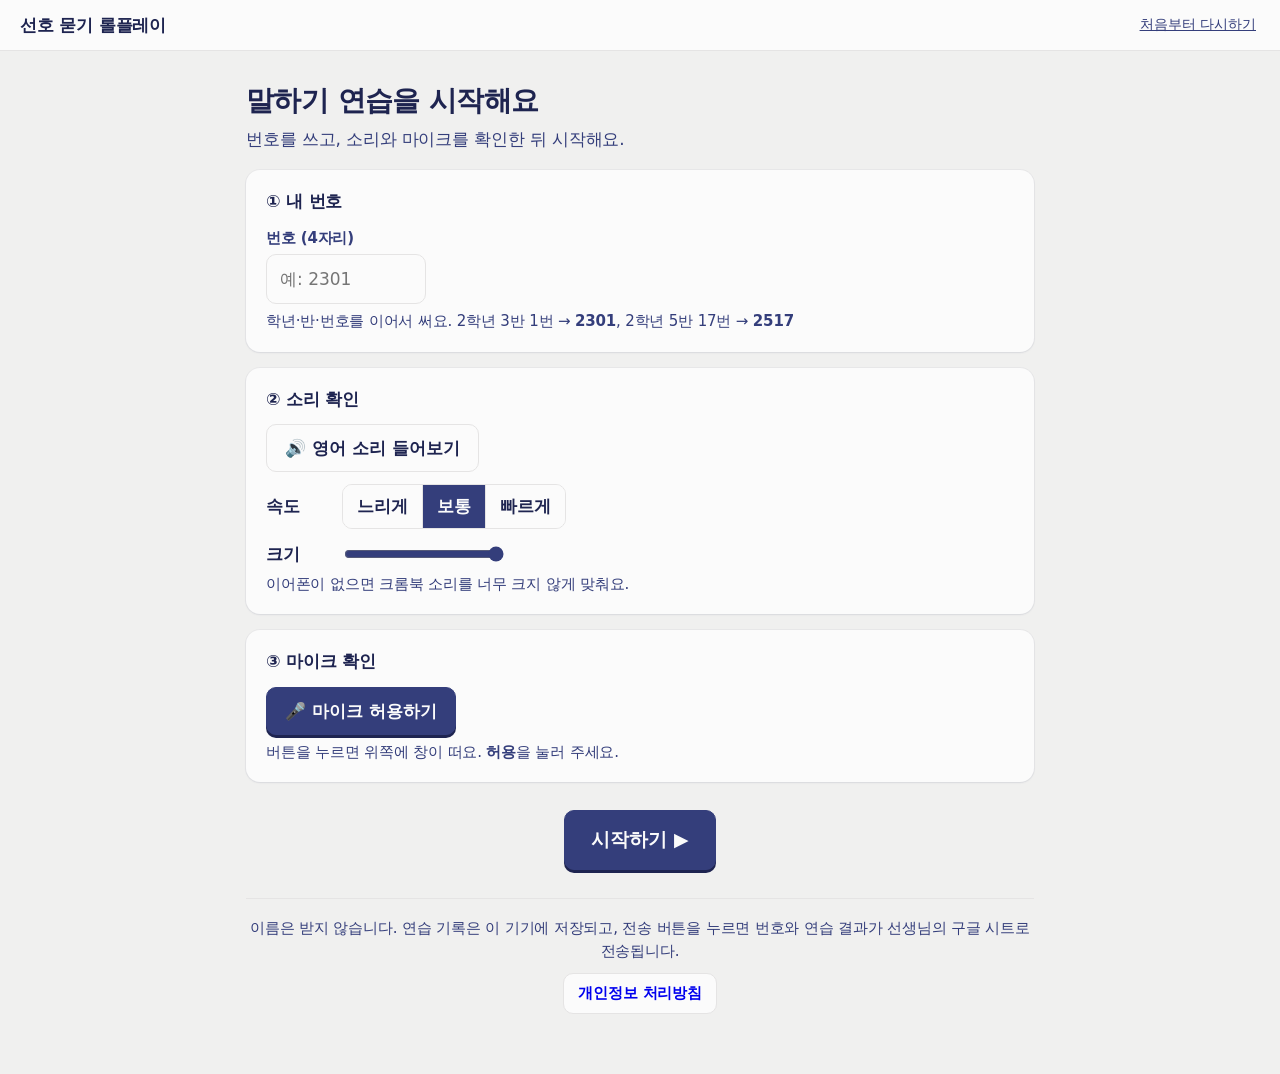
==== commit c5d00aaf: "Add sending results to a Google Sheet and restore the privacy policy The send button stays hidden un" ====
--- a/app.html
+++ b/app.html
@@ -283,6 +283,11 @@
   }
   .redo-btn.done { background: var(--card); color: var(--ink); box-shadow: 0 0 0 1.5px var(--green); }
 
+  /* 개인정보 처리방침 안내 */
+  .privacy-box { margin-top: 28px; padding-top: 18px; border-top: 1px solid var(--line); text-align: center; }
+  .privacy-box p { margin: 0 0 10px; font-size: 15px; color: var(--muted); }
+  .privacy-box .btn { font-size: 15px; padding: 8px 14px; text-decoration: none; }
+
   /* 이유 문장 통과 조건 */
   #reason { max-width: 100%; }
   .rule { margin-top: 12px; padding: 12px 16px; border-radius: 10px; background: var(--green-soft); font-size: 16px; }
@@ -443,6 +448,10 @@
       <button type="button" class="btn primary big" id="startBtn" style="margin-top:12px">시작하기 ▶</button>
     </div>
 
+    <div class="privacy-box">
+      <p>이름은 받지 않습니다. 연습 기록은 이 기기에 저장되고, 전송 버튼을 누르면 번호와 연습 결과가 선생님의 구글 시트로 전송됩니다.</p>
+      <a class="btn" href="privacy.html" target="_blank" rel="noopener">개인정보 처리방침</a>
+    </div>
   </section>
 
   <!-- ======================= 화면 2: 종류 고르기 ======================= -->
@@ -524,7 +533,7 @@
   <section class="screen" data-screen="4" hidden>
     <div id="s4Main">
     <h1>모두 끝났어요!</h1>
-    <p class="lead">결과 카드를 이미지로 저장해요.</p>
+    <p class="lead">결과를 확인하고 선생님께 전송해요.</p>
     <div class="card" style="padding:12px">
       <div class="card-wrap" id="cardWrap">
         <canvas id="cardCanvas" class="result-card" aria-label="대사별 피드백이 담긴 결과 카드"></canvas>
@@ -537,6 +546,10 @@
       <div id="saveMsg" hidden></div>
     </div>
     <div class="start-area">
+      <button type="button" class="btn primary big" id="sendBtn" style="margin-top:12px">선생님한테 결과 전송하기</button>
+      <p class="sub">번호와 연습 결과가 선생님의 구글 시트로 전송돼요. 음성은 보내지 않아요.
+        <a href="privacy.html" target="_blank" rel="noopener">개인정보 처리방침</a></p>
+      <div id="sendMsg" hidden></div>
       <div id="finishMsg" hidden></div>
       <button type="button" class="btn big" id="finishBtn" style="margin-top:12px">끝내기 ✓</button>
       <p class="sub">끝내면 이 기기의 연습 기록이 지워져서 다음 학생이 처음부터 시작할 수 있어요.</p>
@@ -574,6 +587,11 @@
  * 설정 · 내용
  * ========================================================= */
 const STORE_KEY = 'roleplay_prefer_v1';
+/*
+ * 결과를 받을 Apps Script 웹 앱 주소 (https://script.google.com/macros/s/.../exec).
+ * 비어 있으면 전송 버튼이 보이지 않는다.
+ */
+const SHEET_URL = '';
 const STALE_MS = 60 * 60 * 1000; // 이보다 오래된 진행 기록은 이어 하지 않음
 
 const params = new URLSearchParams(location.search);
@@ -752,6 +770,7 @@
     startedAt: null,
     rp: null, // 롤플레이 진행 상황 (화면 3)
     cardSaved: false,
+    sent: false,
   };
 }
 function loadState() {
@@ -780,6 +799,7 @@
     // 라운드 순서가 바뀌기 전(A→B)의 진행 기록은 버리고 롤플레이를 처음부터
     if (saved.rp && saved.rp.order === 'BA' && saved.rp.ci < CAT_KEYS.length) base.rp = saved.rp;
     base.cardSaved = !!saved.cardSaved;
+    base.sent = !!saved.sent;
   } catch (e) { /* 저장된 값이 깨졌으면 새로 시작 */ }
   return base;
 }
@@ -2209,15 +2229,17 @@
     : '모든 대사를 한 번에 통과했어요! 다음엔 문장을 보지 않고 말해 봐요.';
 }
 
+const cardLines = d => d.cats.flatMap(c => [...c.B, ...c.A].map(l => ({ ...l, cat: c.cat })));
+const needsReview = l => l.tries.length > 1 || l.status === 'practice';
+
 /** 결과 카드: 무엇을 어떻게 말했고 다음에 무엇을 고칠지 보여 줌 */
 function paintCard(ctx, d) {
   const W = CARD_W, X = CARD_PAD, IW = W - CARD_PAD * 2, P = 24;
   let y = cardTop(ctx, d, '선호 묻기 롤플레이 결과');
   d.boxes = []; // 연습하기 버튼을 놓을 자리
 
-  const lines = [];
-  d.cats.forEach(c => [...c.B, ...c.A].forEach(l => lines.push({ ...l, cat: c.cat })));
-  const review = lines.filter(l => l.tries.length > 1 || l.status === 'practice');
+  const lines = cardLines(d);
+  const review = lines.filter(needsReview);
   const clear = lines.filter(l => !review.includes(l) && l.status === 'pass' && !l.free);
 
   /** 글자 묶음을 줄바꿈해 [줄 목록, 높이]로 */
@@ -2388,6 +2410,7 @@
     const heard = `<div>이렇게 들렸어요:</div><div class="heard en">“${esc(s.text)}”</div><div class="frags">${chips}</div>`;
     if (s.pass) {
       redoLine.rec.redo = s.text;
+      state.sent = false; // 새 결과가 생겼으니 다시 전송할 수 있게
       save();
       showMsg($('#redoResult'), 'ok', `<div class="good"><span class="mark ok">✓</span> 좋아요! 결과 카드에 적어 둘게요.</div>${heard}`);
     } else {
@@ -2409,12 +2432,14 @@
   $('#redoBox').hidden = true;
   $('#s4Main').hidden = false;
   refreshCards();
+  renderSend();
   window.scrollTo(0, 0);
 });
 
 function renderScreen4() {
   $('#cardFile').textContent = `파일 이름: ${cardFileName()}`;
   $('#saveMsg').hidden = true;
+  renderSend();
   refreshCards();
 }
 function refreshCards() {
@@ -2449,12 +2474,60 @@
   }
 });
 
+/* 선생님한테 결과 전송: Apps Script가 구글 시트에 한 줄로 저장 */
+function resultPayload() {
+  const d = cardData(), lines = cardLines(d), s = d.s;
+  const dt = d.date;
+  const detail = l => `[${l.cat.label} ${l.id}] ${l.free ? '내 이유 말하기' : l.target}\n`
+    + l.tries.map((t, i) => `  ${i + 1}차 "${t.heard}"${t.ok ? ' ✓' : ` ✕ ${t.miss.join(', ')}`}`).join('\n')
+    + (l.redo ? `\n  다시 연습 통과 "${l.redo}"` : '');
+  const reasons = {};
+  d.cats.forEach(c => {
+    const l = c.B.find(x => x.free), last = l && l.tries[l.tries.length - 1];
+    reasons[c.cat.label] = last ? last.heard : '';
+  });
+  const review = lines.filter(needsReview);
+  return {
+    lesson: '7', num: String(state.profile.num),
+    date: `${dt.getFullYear()}-${two(dt.getMonth() + 1)}-${two(dt.getDate())}`,
+    passed: s.passed, total: s.lines, avgAttempts: Number(s.avgAttempts.toFixed(1)),
+    levels: `${s.startLevel} → ${s.endLevel}`, selfEval: s.selfEval.join(' '), minutes: s.minutes,
+    goal: nextGoal(lines), reviewCount: review.length, redoCount: review.filter(l => l.redo).length,
+    detail: review.map(detail).join('\n'), reasons,
+  };
+}
+function renderSend() {
+  const b = $('#sendBtn');
+  b.closest('.start-area').querySelectorAll('#sendBtn, #sendBtn + .sub').forEach(el => { el.hidden = !SHEET_URL; });
+  b.textContent = state.sent ? '✓ 전송했어요 · 다시 전송하기' : '선생님한테 결과 전송하기';
+}
+$('#sendBtn').addEventListener('click', async () => {
+  const b = $('#sendBtn'), msg = $('#sendMsg');
+  if (!navigator.onLine) { showMsg(msg, 'err', MSG.offline); return; }
+  b.disabled = true;
+  b.textContent = '전송하는 중…';
+  try {
+    // Apps Script 응답은 읽을 수 없으므로(no-cors) 네트워크 오류가 없으면 전송으로 본다
+    await fetch(SHEET_URL, { method: 'POST', mode: 'no-cors', headers: { 'Content-Type': 'text/plain;charset=utf-8' }, body: JSON.stringify(resultPayload()) });
+    state.sent = true;
+    save();
+    showMsg(msg, 'ok', '✅ 선생님께 결과를 보냈어요.');
+  } catch (e) {
+    showMsg(msg, 'err', '📶 전송하지 못했어요. 인터넷을 확인하고 다시 눌러 주세요. 계속 안 되면 선생님께 알려 주세요.');
+  }
+  b.disabled = false;
+  renderSend();
+});
+
 /* 끝내기: 소리 설정만 남기고 기록을 지워 다음 학생이 처음부터 시작 */
 let skipSaveWarned = false;
 $('#finishBtn').addEventListener('click', () => {
-  if (!state.cardSaved && !skipSaveWarned) {
+  const unsent = SHEET_URL && !state.sent;
+  if ((unsent || (!SHEET_URL && !state.cardSaved)) && !skipSaveWarned) {
     skipSaveWarned = true;
-    showMsg($('#finishMsg'), 'info', '📷 아직 결과 카드를 저장하지 않았어요. 저장하지 않고 끝내려면 <b>끝내기</b>를 한 번 더 누르세요.');
+    showMsg($('#finishMsg'), 'info', unsent
+      ? '📤 아직 선생님께 결과를 전송하지 않았어요. 전송하지 않고 끝내려면 <b>끝내기</b>를 한 번 더 누르세요.'
+      : '📷 아직 결과 카드를 저장하지 않았어요. 저장하지 않고 끝내려면 <b>끝내기</b>를 한 번 더 누르세요.');
     return;
   }
   const next = defaultState();
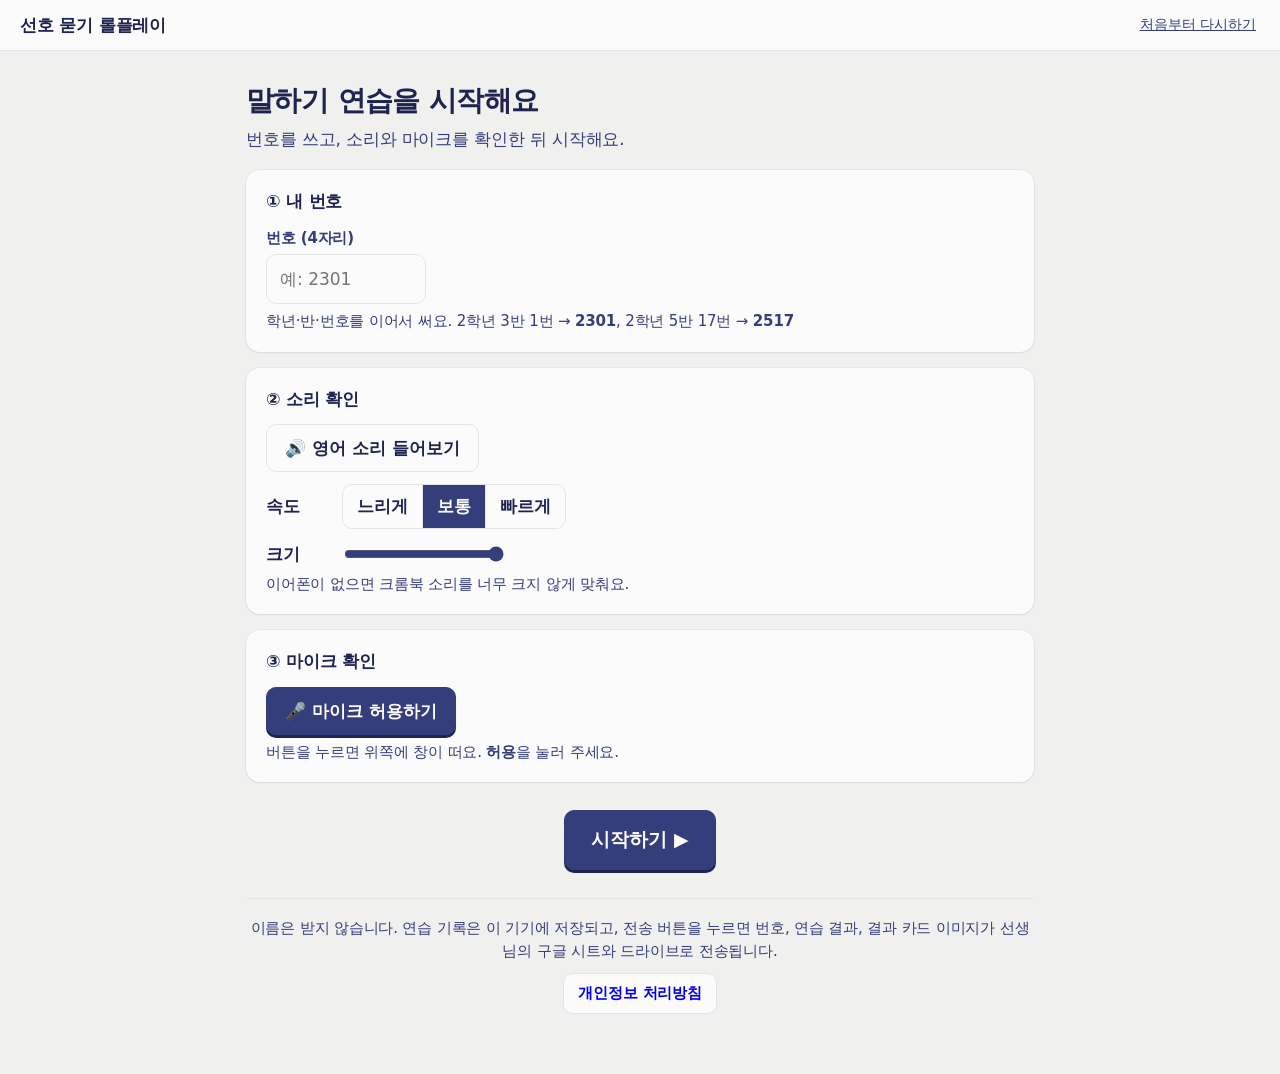
==== commit 27af2e17: "Send the result card image with the results Co-Authored-By: Claude Opus 5.5 <noreply@anthropic.com> " ====
--- a/app.html
+++ b/app.html
@@ -449,7 +449,7 @@
     </div>
 
     <div class="privacy-box">
-      <p>이름은 받지 않습니다. 연습 기록은 이 기기에 저장되고, 전송 버튼을 누르면 번호와 연습 결과가 선생님의 구글 시트로 전송됩니다.</p>
+      <p>이름은 받지 않습니다. 연습 기록은 이 기기에 저장되고, 전송 버튼을 누르면 번호, 연습 결과, 결과 카드 이미지가 선생님의 구글 시트와 드라이브로 전송됩니다.</p>
       <a class="btn" href="privacy.html" target="_blank" rel="noopener">개인정보 처리방침</a>
     </div>
   </section>
@@ -547,7 +547,7 @@
     </div>
     <div class="start-area">
       <button type="button" class="btn primary big" id="sendBtn" style="margin-top:12px">선생님한테 결과 전송하기</button>
-      <p class="sub">번호와 연습 결과가 선생님의 구글 시트로 전송돼요. 음성은 보내지 않아요.
+      <p class="sub">번호, 연습 결과, 결과 카드 이미지가 선생님의 구글 시트와 드라이브로 전송돼요. 음성은 보내지 않아요.
         <a href="privacy.html" target="_blank" rel="noopener">개인정보 처리방침</a></p>
       <div id="sendMsg" hidden></div>
       <div id="finishMsg" hidden></div>
@@ -591,7 +591,7 @@
  * 결과를 받을 Apps Script 웹 앱 주소 (https://script.google.com/macros/s/.../exec).
  * 비어 있으면 전송 버튼이 보이지 않는다.
  */
-const SHEET_URL = '';
+const SHEET_URL = 'https://script.google.com/macros/s/AKfycbwRzmuM07gcaslopht6Cj4nsCWRRqw-MLf_Z0nPIX9QOjkGiLu-yyh3rVueIGPxb2Rq/exec';
 const STALE_MS = 60 * 60 * 1000; // 이보다 오래된 진행 기록은 이어 하지 않음
 
 const params = new URLSearchParams(location.search);
@@ -2494,6 +2494,7 @@
     levels: `${s.startLevel} → ${s.endLevel}`, selfEval: s.selfEval.join(' '), minutes: s.minutes,
     goal: nextGoal(lines), reviewCount: review.length, redoCount: review.filter(l => l.redo).length,
     detail: review.map(detail).join('\n'), reasons,
+    image: $('#cardCanvas').toDataURL('image/png').split(',')[1],
   };
 }
 function renderSend() {
@@ -2512,6 +2513,7 @@
     state.sent = true;
     save();
     showMsg(msg, 'ok', '✅ 선생님께 결과를 보냈어요.');
+    $('#finishMsg').hidden = true;
   } catch (e) {
     showMsg(msg, 'err', '📶 전송하지 못했어요. 인터넷을 확인하고 다시 눌러 주세요. 계속 안 되면 선생님께 알려 주세요.');
   }
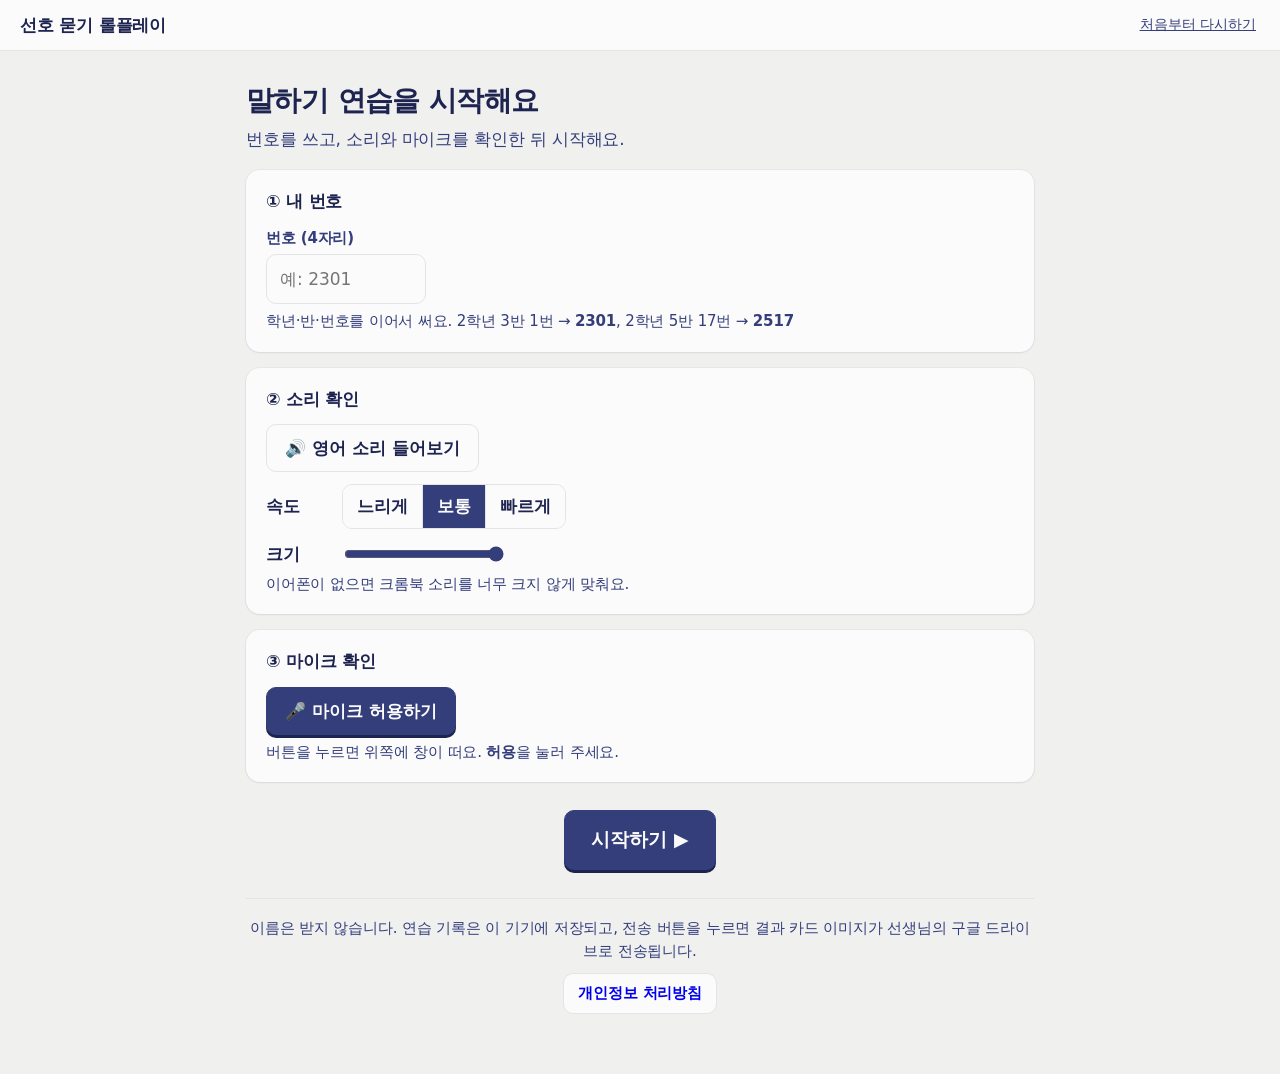
==== commit ae7c6fcf: "Send only the result card image Co-Authored-By: Claude Opus 5.5 <noreply@anthropic.com> Claude-Sessi" ====
--- a/app.html
+++ b/app.html
@@ -449,7 +449,7 @@
     </div>
 
     <div class="privacy-box">
-      <p>이름은 받지 않습니다. 연습 기록은 이 기기에 저장되고, 전송 버튼을 누르면 번호, 연습 결과, 결과 카드 이미지가 선생님의 구글 시트와 드라이브로 전송됩니다.</p>
+      <p>이름은 받지 않습니다. 연습 기록은 이 기기에 저장되고, 전송 버튼을 누르면 결과 카드 이미지가 선생님의 구글 드라이브로 전송됩니다.</p>
       <a class="btn" href="privacy.html" target="_blank" rel="noopener">개인정보 처리방침</a>
     </div>
   </section>
@@ -547,7 +547,7 @@
     </div>
     <div class="start-area">
       <button type="button" class="btn primary big" id="sendBtn" style="margin-top:12px">선생님한테 결과 전송하기</button>
-      <p class="sub">번호, 연습 결과, 결과 카드 이미지가 선생님의 구글 시트와 드라이브로 전송돼요. 음성은 보내지 않아요.
+      <p class="sub">결과 카드 이미지가 선생님의 구글 드라이브로 전송돼요. 음성은 보내지 않아요.
         <a href="privacy.html" target="_blank" rel="noopener">개인정보 처리방침</a></p>
       <div id="sendMsg" hidden></div>
       <div id="finishMsg" hidden></div>
@@ -2474,26 +2474,12 @@
   }
 });
 
-/* 선생님한테 결과 전송: Apps Script가 구글 시트에 한 줄로 저장 */
+/* 선생님한테 결과 전송: Apps Script가 결과 카드 이미지를 구글 드라이브에 저장 */
 function resultPayload() {
-  const d = cardData(), lines = cardLines(d), s = d.s;
-  const dt = d.date;
-  const detail = l => `[${l.cat.label} ${l.id}] ${l.free ? '내 이유 말하기' : l.target}\n`
-    + l.tries.map((t, i) => `  ${i + 1}차 "${t.heard}"${t.ok ? ' ✓' : ` ✕ ${t.miss.join(', ')}`}`).join('\n')
-    + (l.redo ? `\n  다시 연습 통과 "${l.redo}"` : '');
-  const reasons = {};
-  d.cats.forEach(c => {
-    const l = c.B.find(x => x.free), last = l && l.tries[l.tries.length - 1];
-    reasons[c.cat.label] = last ? last.heard : '';
-  });
-  const review = lines.filter(needsReview);
+  const dt = cardData().date;
   return {
     lesson: '7', num: String(state.profile.num),
     date: `${dt.getFullYear()}-${two(dt.getMonth() + 1)}-${two(dt.getDate())}`,
-    passed: s.passed, total: s.lines, avgAttempts: Number(s.avgAttempts.toFixed(1)),
-    levels: `${s.startLevel} → ${s.endLevel}`, selfEval: s.selfEval.join(' '), minutes: s.minutes,
-    goal: nextGoal(lines), reviewCount: review.length, redoCount: review.filter(l => l.redo).length,
-    detail: review.map(detail).join('\n'), reasons,
     image: $('#cardCanvas').toDataURL('image/png').split(',')[1],
   };
 }
